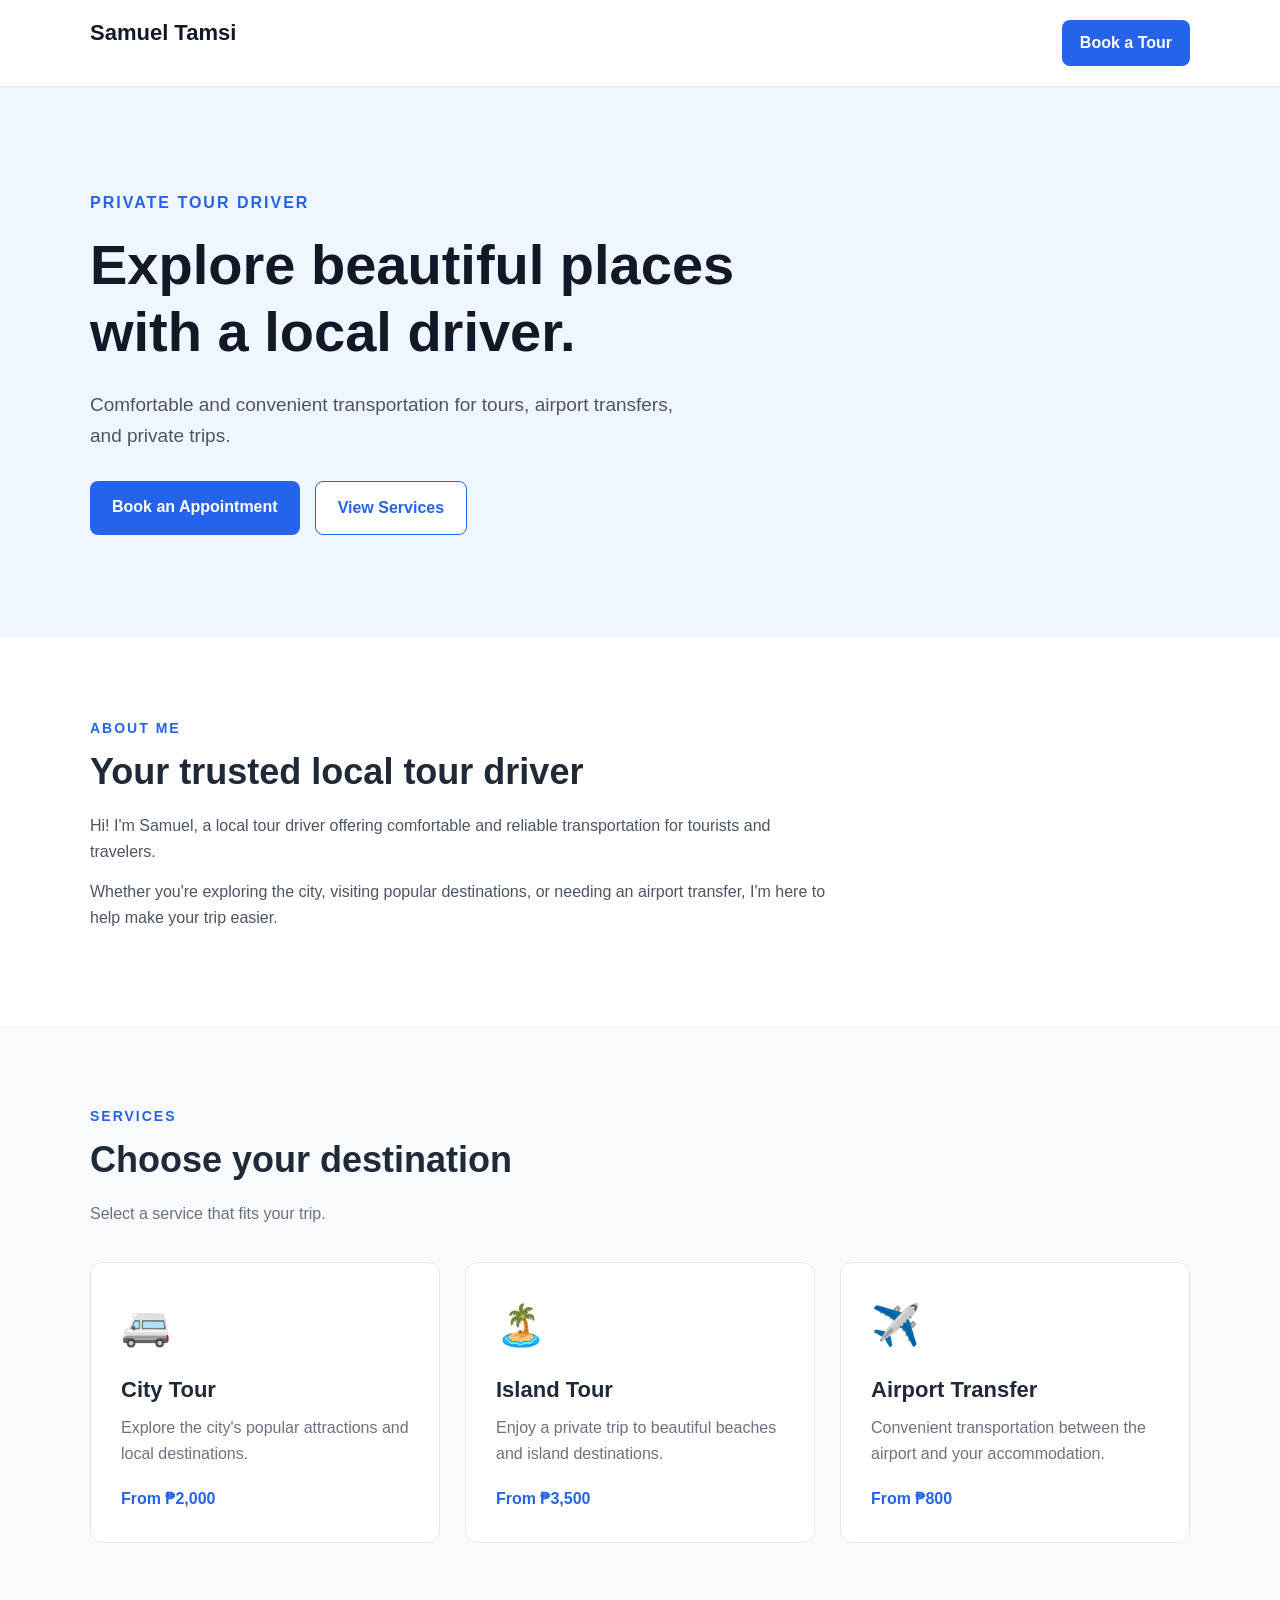
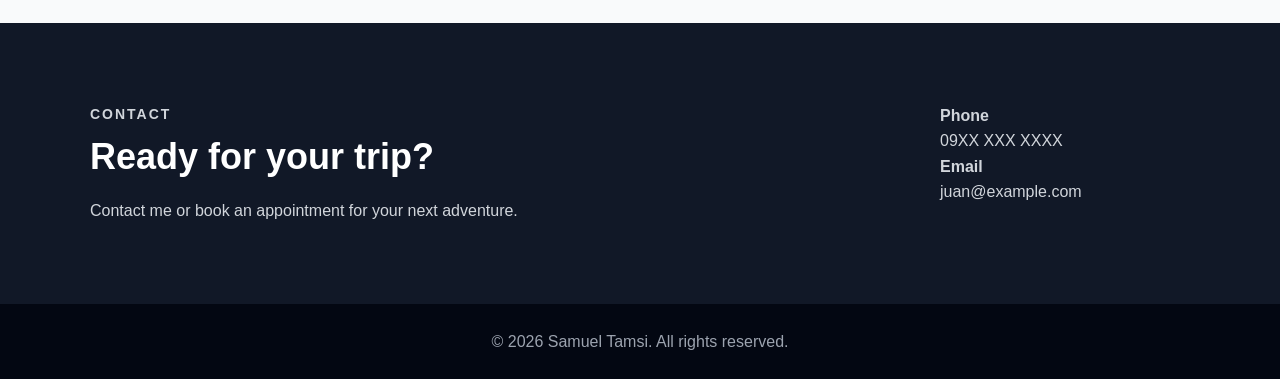
==== index.html @ 1fe3e607 "added booking and index" ====
<!DOCTYPE html>
<html lang="en">
<head>
    <meta charset="UTF-8">
    <meta name="viewport" content="width=device-width, initial-scale=1.0">

    <title>Samuel Tamsi | Tour Driver</title>

    <link rel="stylesheet" href="css/style.css">
</head>

<body>

    <!-- Navigation -->
    <header class="navbar">
        <div class="container nav-content">
            <h2 class="logo">Samuel Tamsi</h2>

            <a href="booking.html" class="nav-button">
                Book a Tour
            </a>
        </div>
    </header>


    <!-- Hero Section -->
    <main>

        <section class="hero">
            <div class="container hero-content">

                <div class="hero-text">
                    <p class="eyebrow">PRIVATE TOUR DRIVER</p>

                    <h1>
                        Explore beautiful places
                        with a local driver.
                    </h1>

                    <p class="hero-description">
                        Comfortable and convenient transportation
                        for tours, airport transfers, and private trips.
                    </p>

                    <div class="hero-buttons">
                        <a href="booking.html" class="primary-button">
                            Book an Appointment
                        </a>

                        <a href="#services" class="secondary-button">
                            View Services
                        </a>
                    </div>
                </div>

            </div>
        </section>


        <!-- About Section -->
        <section class="about">
            <div class="container">

                <p class="section-label">ABOUT ME</p>

                <h2>Your trusted local tour driver</h2>

                <p>
                    Hi! I'm Samuel, a local tour driver offering
                    comfortable and reliable transportation for
                    tourists and travelers.
                </p>

                <p>
                    Whether you're exploring the city, visiting
                    popular destinations, or needing an airport
                    transfer, I'm here to help make your trip easier.
                </p>

            </div>
        </section>


        <!-- Services Section -->
        <section class="services" id="services">

            <div class="container">

                <p class="section-label">SERVICES</p>

                <h2>Choose your destination</h2>

                <p class="section-description">
                    Select a service that fits your trip.
                </p>


                <div class="service-grid">

                    <!-- Service 1 -->
                    <div class="service-card">

                        <div class="service-icon">
                            🚐
                        </div>

                        <h3>City Tour</h3>

                        <p>
                            Explore the city's popular attractions
                            and local destinations.
                        </p>

                        <strong>From ₱2,000</strong>

                    </div>


                    <!-- Service 2 -->
                    <div class="service-card">

                        <div class="service-icon">
                            🏝️
                        </div>

                        <h3>Island Tour</h3>

                        <p>
                            Enjoy a private trip to beautiful
                            beaches and island destinations.
                        </p>

                        <strong>From ₱3,500</strong>

                    </div>


                    <!-- Service 3 -->
                    <div class="service-card">

                        <div class="service-icon">
                            ✈️
                        </div>

                        <h3>Airport Transfer</h3>

                        <p>
                            Convenient transportation between
                            the airport and your accommodation.
                        </p>

                        <strong>From ₱800</strong>

                    </div>

                </div>

            </div>

        </section>


        <!-- Contact Section -->
        <section class="contact">

            <div class="container contact-content">

                <div>
                    <p class="section-label">CONTACT</p>

                    <h2>Ready for your trip?</h2>

                    <p>
                        Contact me or book an appointment
                        for your next adventure.
                    </p>
                </div>

                <div class="contact-details">

                    <p>
                        <strong>Phone</strong><br>
                        09XX XXX XXXX
                    </p>

                    <p>
                        <strong>Email</strong><br>
                        juan@example.com
                    </p>

                </div>

            </div>

        </section>

    </main>


    <!-- Footer -->
    <footer>
        <div class="container">
            <p>
                © 2026 Samuel Tamsi. All rights reserved.
            </p>
        </div>
    </footer>


    <script src="js/main.js"></script>

</body>
</html>
---- css/style.css ----
/* =========================
   RESET
========================= */

* {
    margin: 0;
    padding: 0;
    box-sizing: border-box;
}

html {
    scroll-behavior: smooth;
}

body {
    font-family: Arial, Helvetica, sans-serif;
    color: #1f2937;
    background: #ffffff;
    line-height: 1.6;
}

a {
    text-decoration: none;
}


/* =========================
   GENERAL
========================= */

.container {
    width: 90%;
    max-width: 1100px;
    margin: 0 auto;
}

section {
    padding: 80px 0;
}

.section-label {
    color: #2563eb;
    font-size: 14px;
    font-weight: bold;
    letter-spacing: 2px;
    margin-bottom: 10px;
}

h1,
h2,
h3 {
    line-height: 1.2;
}

h2 {
    font-size: 36px;
    margin-bottom: 20px;
}


/* =========================
   NAVBAR
========================= */

.navbar {
    background: #ffffff;
    border-bottom: 1px solid #e5e7eb;
    padding: 20px 0;
}

.nav-content {
    display: flex;
    align-items: center;
    justify-content: space-between;
}

.logo {
    font-size: 22px;
    color: #111827;
}

.nav-button {
    background: #2563eb;
    color: white;
    padding: 10px 18px;
    border-radius: 8px;
    font-weight: bold;
}


/* =========================
   HERO
========================= */

.hero {
    background: #eff6ff;
    min-height: 550px;
    display: flex;
    align-items: center;
}

.hero-content {
    display: flex;
    align-items: center;
}

.hero-text {
    max-width: 700px;
}

.eyebrow {
    color: #2563eb;
    font-weight: bold;
    letter-spacing: 2px;
    margin-bottom: 15px;
}

.hero h1 {
    font-size: 56px;
    margin-bottom: 25px;
    color: #111827;
}

.hero-description {
    font-size: 19px;
    color: #4b5563;
    max-width: 600px;
    margin-bottom: 30px;
}

.hero-buttons {
    display: flex;
    gap: 15px;
    flex-wrap: wrap;
}

.primary-button,
.secondary-button {
    padding: 13px 22px;
    border-radius: 8px;
    font-weight: bold;
}

.primary-button {
    background: #2563eb;
    color: white;
}

.secondary-button {
    background: white;
    color: #2563eb;
    border: 1px solid #2563eb;
}


/* =========================
   ABOUT
========================= */

.about {
    background: white;
}

.about p:not(.section-label) {
    max-width: 750px;
    color: #4b5563;
    margin-bottom: 15px;
}


/* =========================
   SERVICES
========================= */

.services {
    background: #f9fafb;
}

.section-description {
    color: #6b7280;
    margin-bottom: 35px;
}

.service-grid {
    display: grid;
    grid-template-columns: repeat(3, 1fr);
    gap: 25px;
}

.service-card {
    background: white;
    padding: 30px;
    border-radius: 12px;
    border: 1px solid #e5e7eb;
}

.service-icon {
    font-size: 40px;
    margin-bottom: 20px;
}

.service-card h3 {
    font-size: 22px;
    margin-bottom: 12px;
}

.service-card p {
    color: #6b7280;
    margin-bottom: 20px;
}

.service-card strong {
    color: #2563eb;
}


/* =========================
   CONTACT
========================= */

.contact {
    background: #111827;
    color: white;
}

.contact-content {
    display: flex;
    justify-content: space-between;
    gap: 50px;
}

.contact h2 {
    color: white;
}

.contact p {
    color: #d1d5db;
}

.contact-details {
    min-width: 250px;
}


/* =========================
   FOOTER
========================= */

footer {
    background: #030712;
    color: #9ca3af;
    padding: 25px 0;
    text-align: center;
}


/* =========================
   MOBILE
========================= */

@media (max-width: 768px) {

    .hero {
        min-height: auto;
        padding: 80px 0;
    }

    .hero h1 {
        font-size: 40px;
    }

    .service-grid {
        grid-template-columns: 1fr;
    }

    .contact-content {
        flex-direction: column;
    }

    .nav-content {
        gap: 15px;
    }

    .logo {
        font-size: 18px;
    }

}

/* =========================
   BOOKING PAGE
========================= */

.booking-section {
    background: #f9fafb;
    min-height: calc(100vh - 150px);
}

.booking-header {
    max-width: 700px;
    margin: 0 auto 40px;
    text-align: center;
}

.booking-header h1 {
    font-size: 48px;
    margin-bottom: 15px;
    color: #111827;
}

.booking-header p:not(.section-label) {
    color: #6b7280;
}


/* =========================
   BOOKING FORM
========================= */

.booking-form {
    max-width: 750px;
    margin: 0 auto;
    background: white;
    padding: 40px;
    border-radius: 12px;
    border: 1px solid #e5e7eb;
    box-shadow: 0 10px 30px rgba(0, 0, 0, 0.05);
}

.form-section {
    margin-bottom: 40px;
}

.form-section h2 {
    font-size: 24px;
    margin-bottom: 25px;
    padding-bottom: 12px;
    border-bottom: 1px solid #e5e7eb;
}

.form-group {
    margin-bottom: 20px;
}

.form-group label {
    display: block;
    font-weight: bold;
    margin-bottom: 8px;
    color: #374151;
}

.form-group input,
.form-group select,
.form-group textarea {
    width: 100%;
    padding: 12px 14px;
    border: 1px solid #d1d5db;
    border-radius: 8px;
    font-size: 16px;
    font-family: inherit;
    background: white;
}

.form-group input:focus,
.form-group select:focus,
.form-group textarea:focus {
    outline: none;
    border-color: #2563eb;
    box-shadow: 0 0 0 3px rgba(37, 99, 235, 0.1);
}

.form-group textarea {
    resize: vertical;
}

.form-row {
    display: grid;
    grid-template-columns: 1fr 1fr;
    gap: 20px;
}


/* =========================
   SUBMIT
========================= */

.form-submit {
    text-align: center;
}

.form-submit button {
    border: none;
    cursor: pointer;
    font-size: 16px;
}

.form-message {
    margin-top: 20px;
    text-align: center;
    font-weight: bold;
}

.form-message.success {
    color: #16a34a;
}

.form-message.error {
    color: #dc2626;
}


/* =========================
   BOOKING MOBILE
========================= */

@media (max-width: 768px) {

    .booking-header h1 {
        font-size: 38px;
    }

    .booking-form {
        padding: 25px;
    }

    .form-row {
        grid-template-columns: 1fr;
        gap: 0;
    }

}
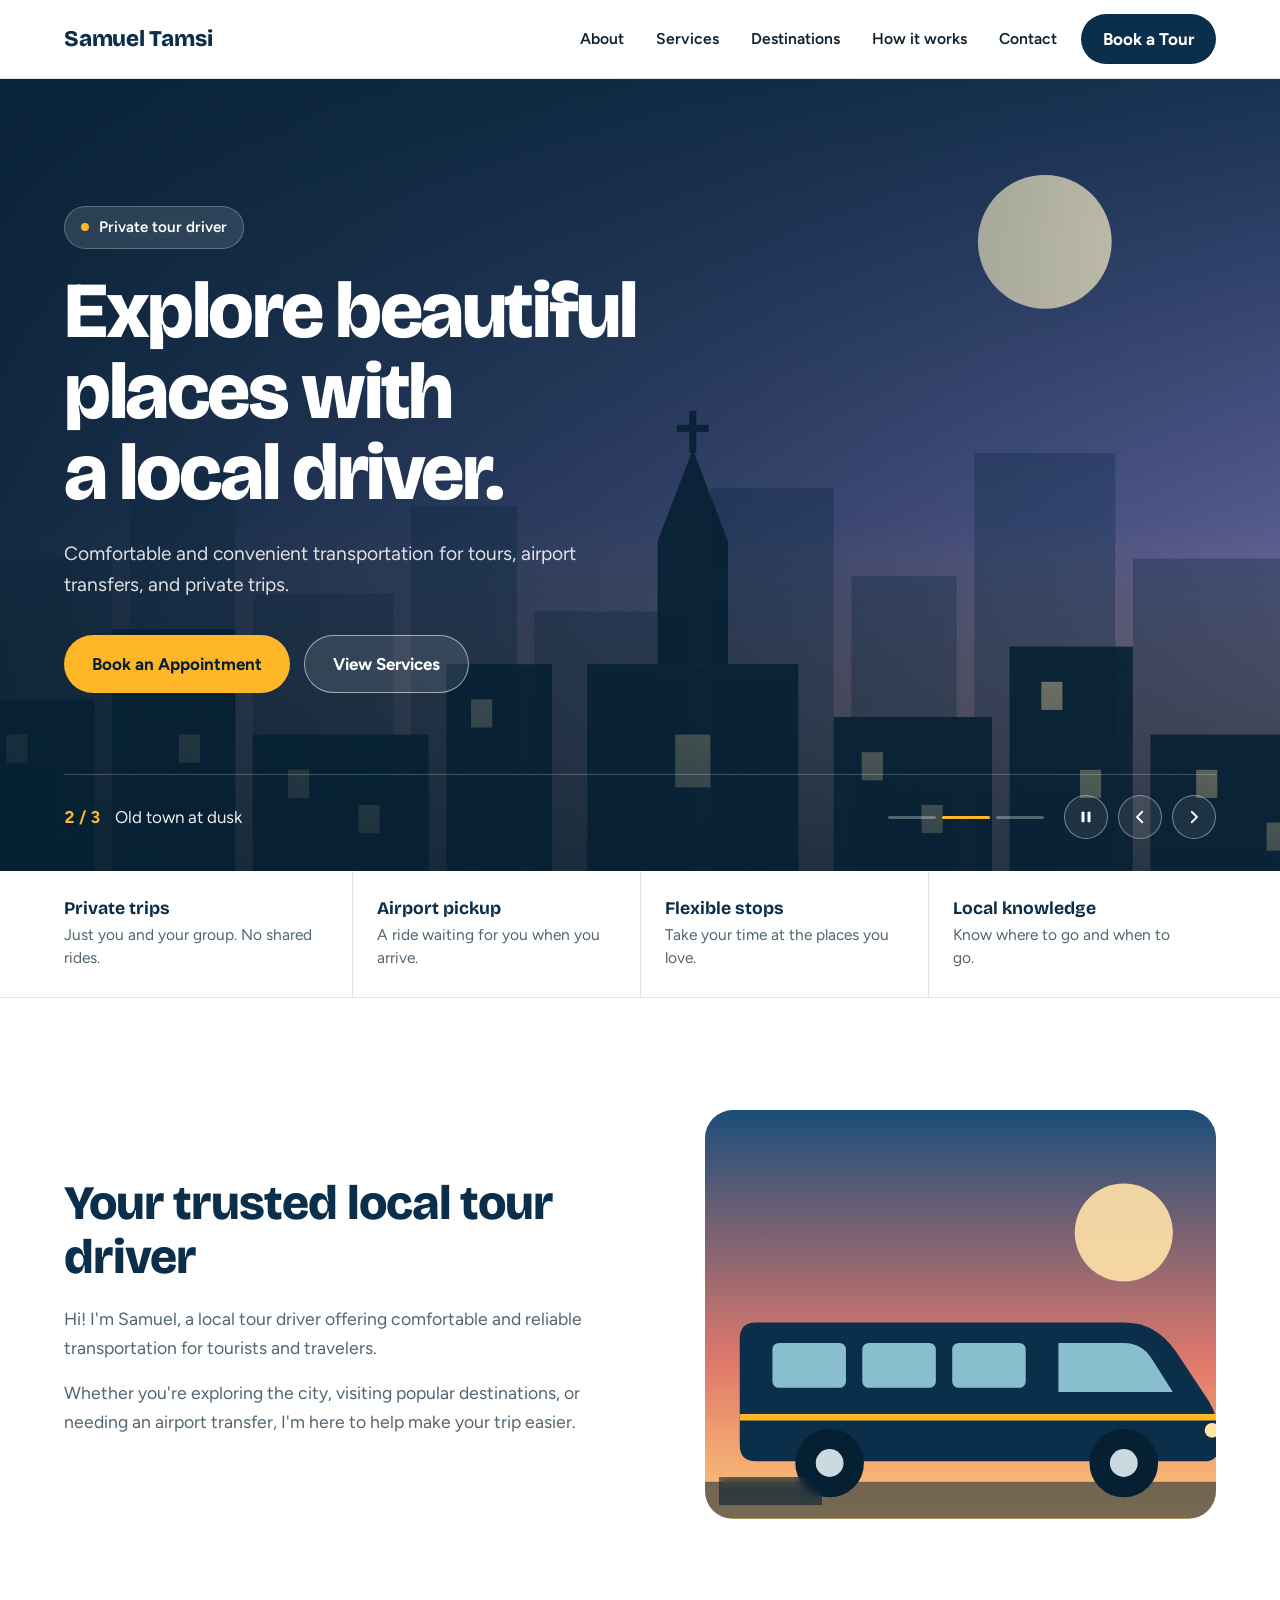
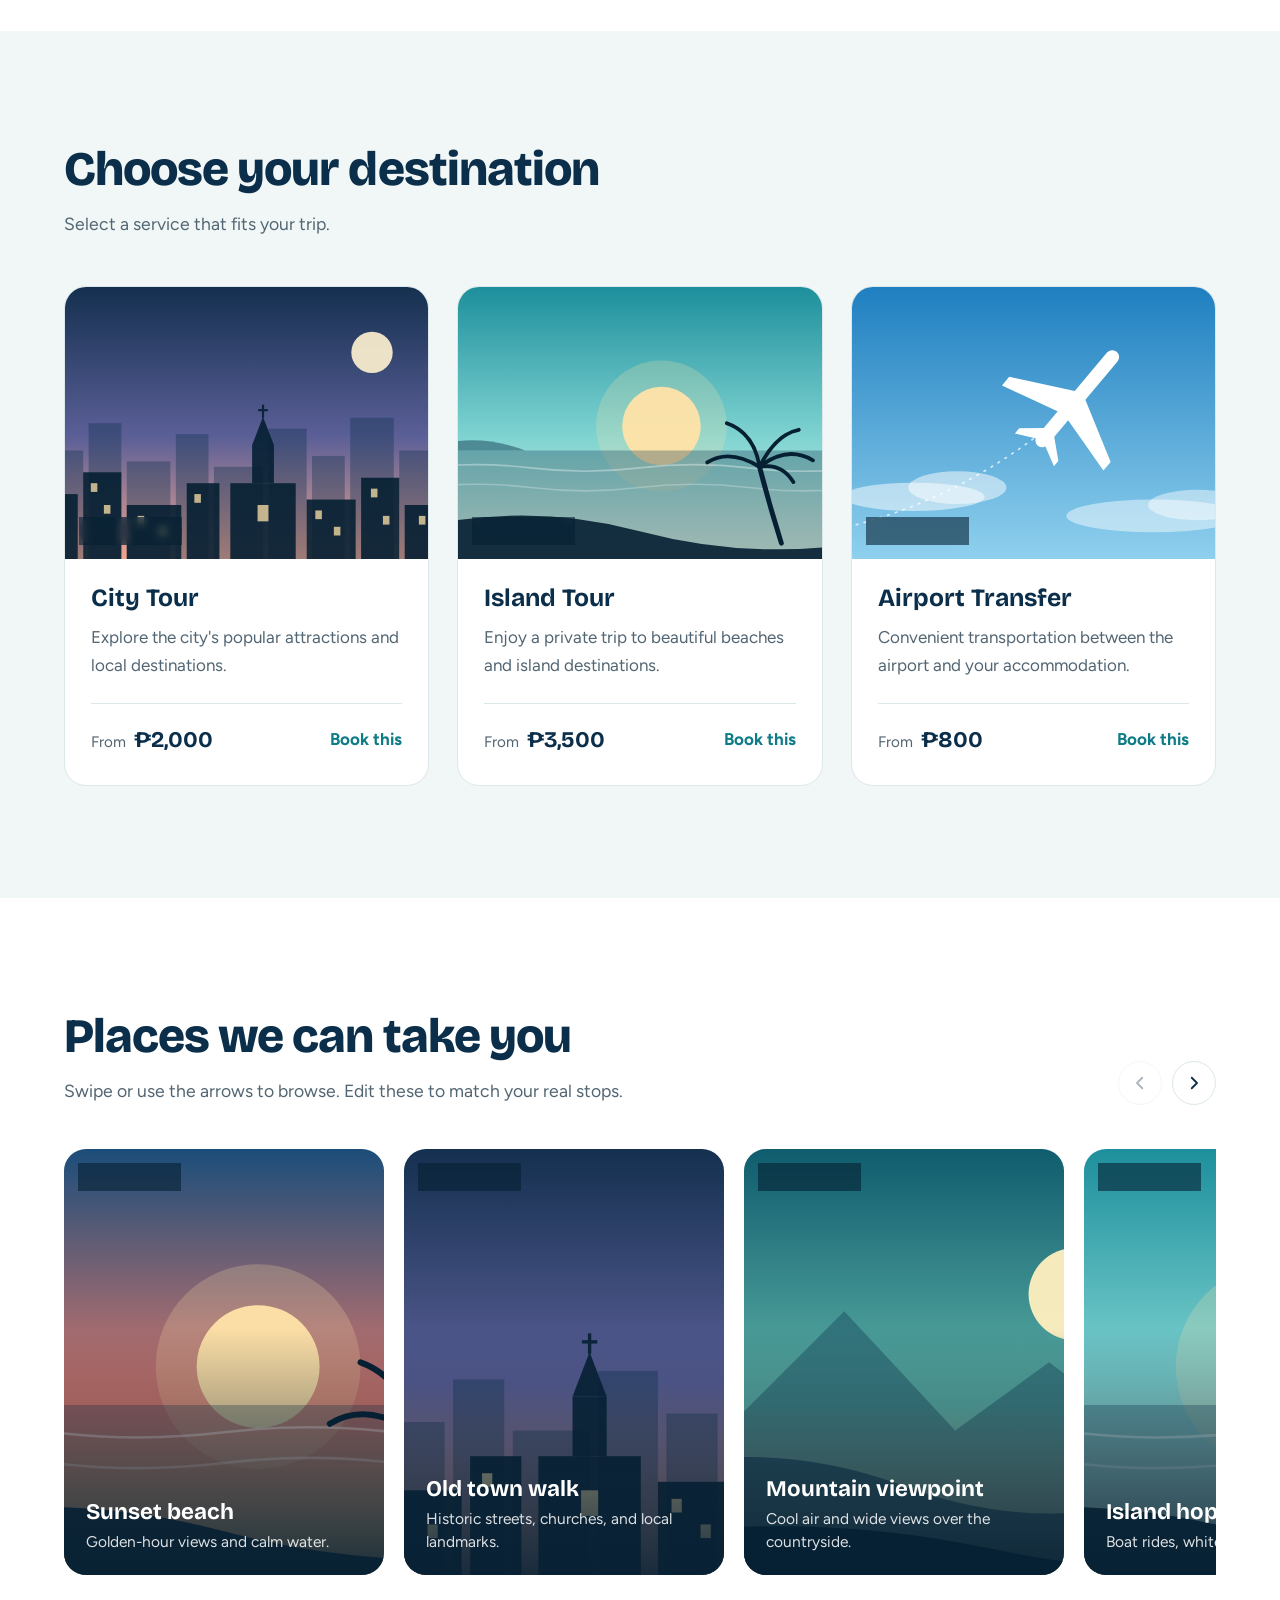
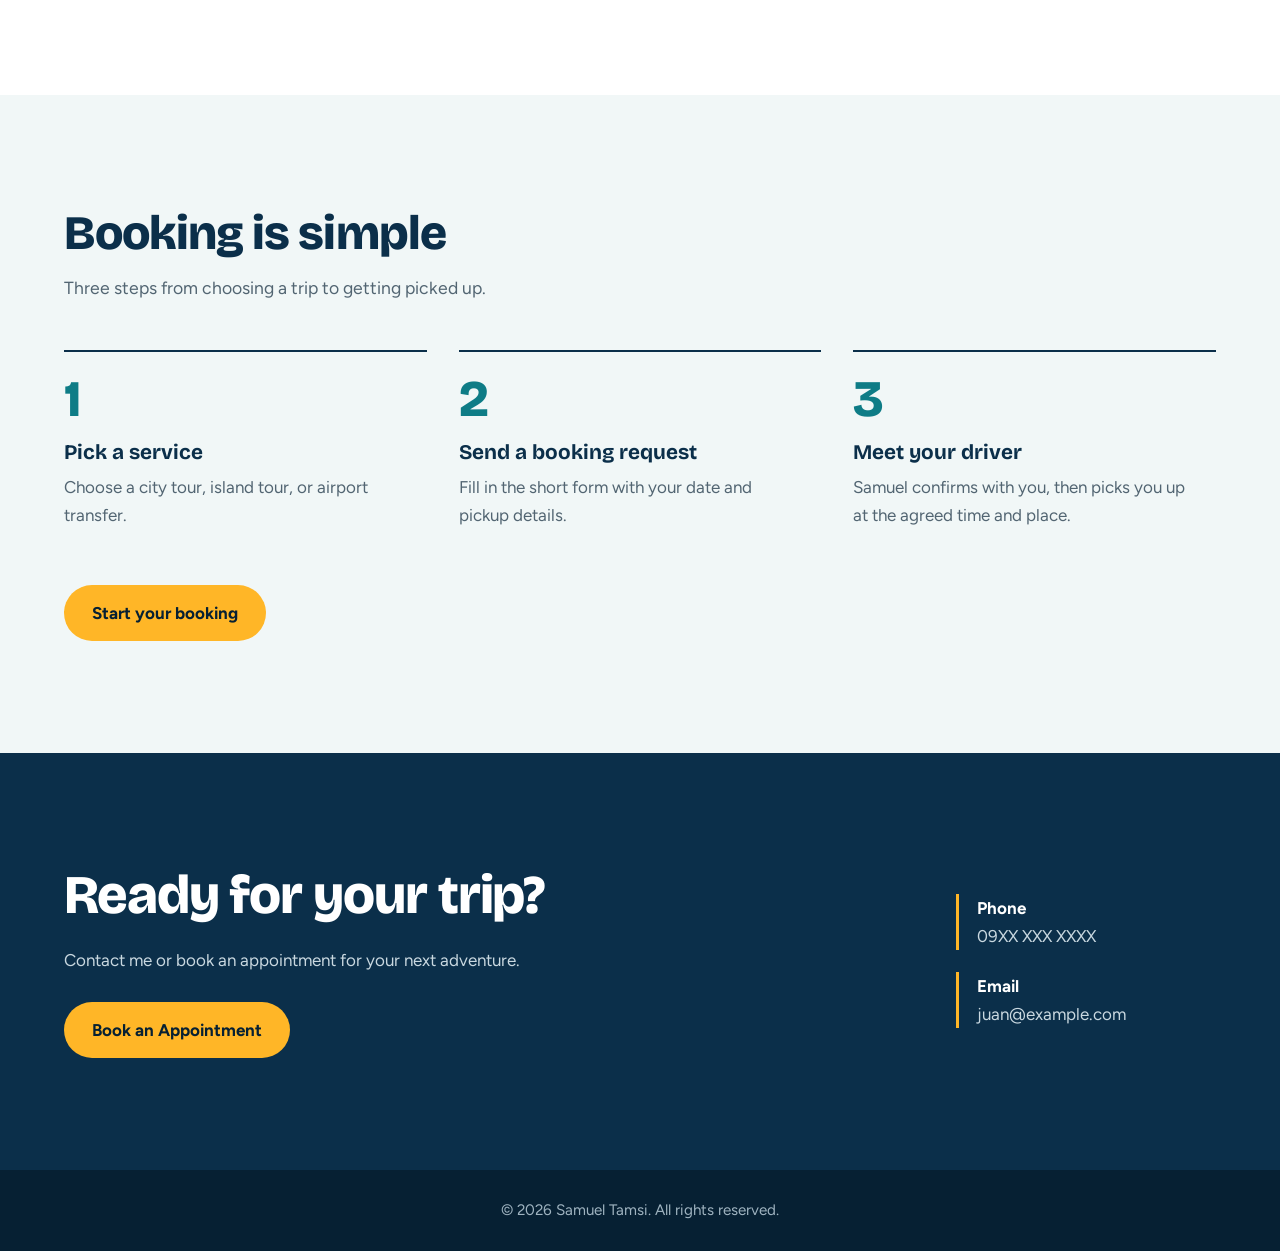
==== commit 81ab74b0: "Added new home ui and booking ui" ====
--- a/index.html
+++ b/index.html
@@ -3,39 +3,203 @@
 <head>
     <meta charset="UTF-8">
     <meta name="viewport" content="width=device-width, initial-scale=1.0">
+    <meta name="description" content="Private tour driver offering city tours, island tours, and airport transfers. Book a comfortable, reliable ride with Samuel.">
+    <meta name="theme-color" content="#0B2F4A">
 
     <title>Samuel Tamsi | Tour Driver</title>
+
+    <!-- Fonts (falls back to system fonts if offline) -->
+    <link rel="preconnect" href="https://fonts.googleapis.com">
+    <link rel="preconnect" href="https://fonts.gstatic.com" crossorigin>
+    <link href="https://fonts.googleapis.com/css2?family=Bricolage+Grotesque:opsz,wght@12..96,600;12..96,800&family=Figtree:wght@400;500;600;700&display=swap" rel="stylesheet">
 
     <link rel="stylesheet" href="css/style.css">
 </head>
 
 <body>
+
+    <!--
+        PLACEHOLDER IMAGES
+        Every ".ph" box below is a preview illustration.
+        To use a real photo, add an <img> INSIDE the .ph box and it will
+        cover the illustration automatically:
+
+            <div class="ph ph--sunset">
+                <img src="images/my-photo.jpg" alt="Describe the photo">
+                <svg ...>...</svg>
+            </div>
+
+        Then delete the small "Preview image" badge next to it.
+    -->
+
+    <!-- Shared preview artwork (used by the placeholder images) -->
+    <svg width="0" height="0" style="position:absolute" aria-hidden="true" focusable="false">
+        <defs>
+            <!-- Beach with palm tree -->
+            <g id="art-beach">
+                <circle cx="440" cy="255" r="120" fill="#FFE3A8" opacity=".22"/>
+                <circle cx="440" cy="255" r="72" fill="#FFE3A8" opacity=".95"/>
+                <path d="M0 300 Q90 262 190 300 Z" fill="#0B2F4A" opacity=".45"/>
+                <rect y="300" width="800" height="200" fill="#0B2F4A" opacity=".3"/>
+                <path d="M0 332 Q100 320 200 332 T400 332 T600 332 T800 332" stroke="#fff" stroke-opacity=".35" stroke-width="3" fill="none"/>
+                <path d="M0 368 Q100 356 200 368 T400 368 T600 368 T800 368" stroke="#fff" stroke-opacity=".25" stroke-width="3" fill="none"/>
+                <path d="M0 500 V440 Q200 395 400 448 T800 470 V500 Z" fill="#062033" opacity=".9"/>
+                <path d="M660 470 Q638 400 620 330" stroke="#062033" stroke-width="9" stroke-linecap="round" fill="none"/>
+                <g stroke="#062033" stroke-width="7" stroke-linecap="round" fill="none">
+                    <path d="M620 330 Q670 290 718 318"/>
+                    <path d="M620 330 Q650 270 692 262"/>
+                    <path d="M620 330 Q610 268 560 250"/>
+                    <path d="M620 330 Q565 296 524 322"/>
+                    <path d="M620 330 Q660 322 682 358"/>
+                </g>
+            </g>
+
+            <!-- Town skyline with church -->
+            <g id="art-city">
+                <circle cx="630" cy="120" r="38" fill="#FFF3D1" opacity=".9"/>
+                <g fill="#0B2F4A" opacity=".35">
+                    <rect x="30" y="300" width="70" height="200"/>
+                    <rect x="110" y="250" width="60" height="250"/>
+                    <rect x="180" y="320" width="80" height="180"/>
+                    <rect x="270" y="270" width="60" height="230"/>
+                    <rect x="340" y="330" width="90" height="170"/>
+                    <rect x="440" y="260" width="70" height="240"/>
+                    <rect x="520" y="310" width="60" height="190"/>
+                    <rect x="590" y="240" width="80" height="260"/>
+                    <rect x="680" y="300" width="90" height="200"/>
+                </g>
+                <g fill="#062033" opacity=".9">
+                    <rect x="0" y="380" width="90" height="120"/>
+                    <rect x="100" y="340" width="70" height="160"/>
+                    <rect x="180" y="400" width="100" height="100"/>
+                    <rect x="290" y="360" width="60" height="140"/>
+                    <rect x="370" y="360" width="120" height="140"/>
+                    <rect x="410" y="290" width="40" height="70"/>
+                    <polygon points="410,290 430,238 450,290"/>
+                    <rect x="428" y="216" width="4" height="24"/>
+                    <rect x="421" y="224" width="18" height="4"/>
+                    <rect x="510" y="390" width="90" height="110"/>
+                    <rect x="610" y="350" width="70" height="150"/>
+                    <rect x="690" y="400" width="110" height="100"/>
+                </g>
+                <g fill="#FFE3A8" opacity=".75">
+                    <rect x="14" y="400" width="12" height="16"/>
+                    <rect x="40" y="400" width="12" height="16"/>
+                    <rect x="14" y="440" width="12" height="16"/>
+                    <rect x="114" y="360" width="12" height="16"/>
+                    <rect x="138" y="400" width="12" height="16"/>
+                    <rect x="200" y="420" width="12" height="16"/>
+                    <rect x="240" y="440" width="12" height="16"/>
+                    <rect x="304" y="380" width="12" height="16"/>
+                    <rect x="420" y="400" width="20" height="30"/>
+                    <rect x="526" y="410" width="12" height="16"/>
+                    <rect x="560" y="440" width="12" height="16"/>
+                    <rect x="628" y="370" width="12" height="16"/>
+                    <rect x="650" y="420" width="12" height="16"/>
+                    <rect x="716" y="420" width="12" height="16"/>
+                    <rect x="756" y="450" width="12" height="16"/>
+                </g>
+            </g>
+
+            <!-- Layered hills with sun -->
+            <g id="art-hills">
+                <circle cx="600" cy="170" r="54" fill="#FFF0BF" opacity=".95"/>
+                <path d="M0 340 L110 250 L200 320 L330 190 L460 330 L570 250 L690 340 L800 290 V500 H0 Z" fill="#0B2F4A" opacity=".35"/>
+                <path d="M0 410 Q200 320 400 395 T800 370 V500 H0 Z" fill="#0B2F4A" opacity=".6"/>
+                <path d="M0 470 Q250 415 500 468 T800 445 V500 H0 Z" fill="#062033" opacity=".92"/>
+            </g>
+
+            <!-- Plane over clouds -->
+            <g id="art-plane">
+                <ellipse cx="180" cy="385" rx="130" ry="26" fill="#fff" opacity=".5"/>
+                <ellipse cx="260" cy="368" rx="90" ry="30" fill="#fff" opacity=".5"/>
+                <ellipse cx="620" cy="420" rx="160" ry="30" fill="#fff" opacity=".45"/>
+                <ellipse cx="700" cy="400" rx="90" ry="28" fill="#fff" opacity=".45"/>
+                <path d="M60 440 Q260 390 430 255" stroke="#fff" stroke-opacity=".75" stroke-width="3" stroke-dasharray="3 12" stroke-linecap="round" fill="none"/>
+                <g transform="translate(480 205) rotate(40) scale(.9)" fill="#fff">
+                    <rect x="-14" y="-125" width="28" height="250" rx="14"/>
+                    <polygon points="-12,-10 -135,55 -135,78 -12,45 12,45 135,78 135,55 12,-10"/>
+                    <polygon points="-12,88 -52,122 -52,136 -12,116 12,116 52,136 52,122 12,88"/>
+                </g>
+            </g>
+
+            <!-- Tour van -->
+            <g id="art-van">
+                <circle cx="600" cy="150" r="60" fill="#FFE3A8" opacity=".9"/>
+                <rect x="0" y="455" width="800" height="45" fill="#062033" opacity=".55"/>
+                <path d="M150 260 H600 Q640 260 664 296 L704 356 Q716 376 716 398 V412 Q716 430 698 430 H150 Q130 430 130 410 V280 Q130 260 150 260 Z" fill="#0B2F4A"/>
+                <rect x="170" y="285" width="90" height="55" rx="8" fill="#9FD7E6" opacity=".85"/>
+                <rect x="280" y="285" width="90" height="55" rx="8" fill="#9FD7E6" opacity=".85"/>
+                <rect x="390" y="285" width="90" height="55" rx="8" fill="#9FD7E6" opacity=".85"/>
+                <path d="M520 285 H600 Q622 285 634 304 L660 345 H520 Z" fill="#9FD7E6" opacity=".85"/>
+                <rect x="130" y="372" width="586" height="8" fill="#FFB627"/>
+                <circle cx="708" cy="392" r="9" fill="#FFE7A3"/>
+                <circle cx="240" cy="432" r="42" fill="#062033"/>
+                <circle cx="240" cy="432" r="17" fill="#cdd9e0"/>
+                <circle cx="600" cy="432" r="42" fill="#062033"/>
+                <circle cx="600" cy="432" r="17" fill="#cdd9e0"/>
+            </g>
+        </defs>
+    </svg>
+
 
     <!-- Navigation -->
     <header class="navbar">
         <div class="container nav-content">
-            <h2 class="logo">Samuel Tamsi</h2>
-
-            <a href="booking.html" class="nav-button">
-                Book a Tour
-            </a>
+            <a href="index.html" class="logo">Samuel Tamsi</a>
+
+            <nav class="nav-links" id="nav-links" aria-label="Main">
+                <a href="#about">About</a>
+                <a href="#services">Services</a>
+                <a href="#destinations">Destinations</a>
+                <a href="#how-it-works">How it works</a>
+                <a href="#contact">Contact</a>
+            </nav>
+
+            <div class="nav-actions">
+                <a href="booking.html" class="nav-button">Book a Tour</a>
+
+                <button class="nav-toggle" type="button" aria-label="Open menu" aria-expanded="false" aria-controls="nav-links">
+                    <span></span><span></span><span></span>
+                </button>
+            </div>
         </div>
     </header>
 
 
-    <!-- Hero Section -->
     <main>
 
-        <section class="hero">
+        <!-- Hero with image carousel -->
+        <section class="hero" data-hero aria-roledescription="carousel" aria-label="Featured trips">
+
+            <div class="hero-slides">
+
+                <div class="hero-slide is-active" role="group" aria-roledescription="slide" aria-label="1 of 3" data-caption="Sunset by the sea">
+                    <div class="ph ph--sunset">
+                        <svg viewBox="0 0 800 500" preserveAspectRatio="xMidYMax slice" aria-hidden="true"><use href="#art-beach"/></svg>
+                    </div>
+                </div>
+
+                <div class="hero-slide" role="group" aria-roledescription="slide" aria-label="2 of 3" aria-hidden="true" data-caption="Old town at dusk">
+                    <div class="ph ph--dusk">
+                        <svg viewBox="0 0 800 500" preserveAspectRatio="xMidYMax slice" aria-hidden="true"><use href="#art-city"/></svg>
+                    </div>
+                </div>
+
+                <div class="hero-slide" role="group" aria-roledescription="slide" aria-label="3 of 3" aria-hidden="true" data-caption="Morning in the hills">
+                    <div class="ph ph--morning">
+                        <svg viewBox="0 0 800 500" preserveAspectRatio="xMidYMax slice" aria-hidden="true"><use href="#art-hills"/></svg>
+                    </div>
+                </div>
+
+            </div>
+
             <div class="container hero-content">
 
                 <div class="hero-text">
-                    <p class="eyebrow">PRIVATE TOUR DRIVER</p>
-
-                    <h1>
-                        Explore beautiful places
-                        with a local driver.
-                    </h1>
+                    <p class="eyebrow">Private tour driver</p>
+
+                    <h1>Explore beautiful places with a local driver.</h1>
 
                     <p class="hero-description">
                         Comfortable and convenient transportation
@@ -43,13 +207,36 @@
                     </p>
 
                     <div class="hero-buttons">
-                        <a href="booking.html" class="primary-button">
-                            Book an Appointment
-                        </a>
-
-                        <a href="#services" class="secondary-button">
-                            View Services
-                        </a>
+                        <a href="booking.html" class="primary-button">Book an Appointment</a>
+                        <a href="#services" class="secondary-button">View Services</a>
+                    </div>
+                </div>
+
+                <div class="hero-controls">
+                    <p class="hero-caption">
+                        <span class="hero-count" data-hero-count>1 / 3</span>
+                        <span data-hero-caption>Sunset by the sea</span>
+                    </p>
+
+                    <div class="hero-nav">
+                        <div class="hero-dots" role="group" aria-label="Choose a slide">
+                            <button class="hero-dot is-active" type="button" aria-label="Show slide 1" aria-current="true"><span class="fill"></span></button>
+                            <button class="hero-dot" type="button" aria-label="Show slide 2"><span class="fill"></span></button>
+                            <button class="hero-dot" type="button" aria-label="Show slide 3"><span class="fill"></span></button>
+                        </div>
+
+                        <button class="round-btn" type="button" data-hero-toggle aria-label="Pause slideshow">
+                            <svg class="icon-pause" viewBox="0 0 24 24" fill="currentColor" aria-hidden="true"><rect x="6" y="5" width="4" height="14" rx="1"/><rect x="14" y="5" width="4" height="14" rx="1"/></svg>
+                            <svg class="icon-play" viewBox="0 0 24 24" fill="currentColor" aria-hidden="true"><path d="M8 5.5v13a1 1 0 0 0 1.5.86l10.5-6.5a1 1 0 0 0 0-1.72L9.5 4.64A1 1 0 0 0 8 5.5z"/></svg>
+                        </button>
+
+                        <button class="round-btn" type="button" data-hero-prev aria-label="Previous slide">
+                            <svg viewBox="0 0 24 24" fill="none" stroke="currentColor" stroke-width="2.4" stroke-linecap="round" stroke-linejoin="round" aria-hidden="true"><path d="M15 5l-7 7 7 7"/></svg>
+                        </button>
+
+                        <button class="round-btn" type="button" data-hero-next aria-label="Next slide">
+                            <svg viewBox="0 0 24 24" fill="none" stroke="currentColor" stroke-width="2.4" stroke-linecap="round" stroke-linejoin="round" aria-hidden="true"><path d="M9 5l7 7-7 7"/></svg>
+                        </button>
                     </div>
                 </div>
 
@@ -57,25 +244,56 @@
         </section>
 
 
+        <!-- Highlights -->
+        <div class="highlights">
+            <div class="container highlight-grid">
+                <div class="highlight">
+                    <h3>Private trips</h3>
+                    <p>Just you and your group. No shared rides.</p>
+                </div>
+                <div class="highlight">
+                    <h3>Airport pickup</h3>
+                    <p>A ride waiting for you when you arrive.</p>
+                </div>
+                <div class="highlight">
+                    <h3>Flexible stops</h3>
+                    <p>Take your time at the places you love.</p>
+                </div>
+                <div class="highlight">
+                    <h3>Local knowledge</h3>
+                    <p>Know where to go and when to go.</p>
+                </div>
+            </div>
+        </div>
+
+
         <!-- About Section -->
-        <section class="about">
-            <div class="container">
-
-                <p class="section-label">ABOUT ME</p>
-
-                <h2>Your trusted local tour driver</h2>
-
-                <p>
-                    Hi! I'm Samuel, a local tour driver offering
-                    comfortable and reliable transportation for
-                    tourists and travelers.
-                </p>
-
-                <p>
-                    Whether you're exploring the city, visiting
-                    popular destinations, or needing an airport
-                    transfer, I'm here to help make your trip easier.
-                </p>
+        <section class="about" id="about">
+            <div class="container about-grid">
+
+                <div class="about-text reveal">
+                    <h2>Your trusted local tour driver</h2>
+
+                    <p>
+                        Hi! I'm Samuel, a local tour driver offering
+                        comfortable and reliable transportation for
+                        tourists and travelers.
+                    </p>
+
+                    <p>
+                        Whether you're exploring the city, visiting
+                        popular destinations, or needing an airport
+                        transfer, I'm here to help make your trip easier.
+                    </p>
+                </div>
+
+                <div class="about-media reveal" style="--d:2">
+                    <!-- Replace with a photo of you or your vehicle -->
+                    <div class="ph ph--sunset">
+                        <svg viewBox="0 0 800 500" preserveAspectRatio="xMidYMax slice" aria-hidden="true"><use href="#art-van"/></svg>
+                    </div>
+                    <span class="ph-badge">Preview image</span>
+                </div>
 
             </div>
         </section>
@@ -83,97 +301,211 @@
 
         <!-- Services Section -->
         <section class="services" id="services">
-
             <div class="container">
 
-                <p class="section-label">SERVICES</p>
-
-                <h2>Choose your destination</h2>
-
-                <p class="section-description">
-                    Select a service that fits your trip.
-                </p>
-
+                <div class="section-head reveal">
+                    <h2>Choose your destination</h2>
+                    <p class="section-description">Select a service that fits your trip.</p>
+                </div>
 
                 <div class="service-grid">
 
                     <!-- Service 1 -->
-                    <div class="service-card">
-
-                        <div class="service-icon">
-                            🚐
-                        </div>
-
-                        <h3>City Tour</h3>
-
-                        <p>
-                            Explore the city's popular attractions
-                            and local destinations.
-                        </p>
-
-                        <strong>From ₱2,000</strong>
-
-                    </div>
-
+                    <article class="service-card reveal">
+                        <div class="service-media">
+                            <div class="ph ph--dusk">
+                                <svg viewBox="0 0 800 500" preserveAspectRatio="xMidYMax slice" aria-hidden="true"><use href="#art-city"/></svg>
+                            </div>
+                            <span class="ph-badge">Preview image</span>
+                        </div>
+                        <div class="service-body">
+                            <h3>City Tour</h3>
+                            <p>Explore the city's popular attractions and local destinations.</p>
+                            <div class="service-foot">
+                                <span class="price">From <strong>₱2,000</strong></span>
+                                <a href="booking.html" class="text-link">Book this</a>
+                            </div>
+                        </div>
+                    </article>
 
                     <!-- Service 2 -->
-                    <div class="service-card">
-
-                        <div class="service-icon">
-                            🏝️
-                        </div>
-
-                        <h3>Island Tour</h3>
-
-                        <p>
-                            Enjoy a private trip to beautiful
-                            beaches and island destinations.
-                        </p>
-
-                        <strong>From ₱3,500</strong>
-
-                    </div>
-
+                    <article class="service-card reveal" style="--d:1">
+                        <div class="service-media">
+                            <div class="ph ph--lagoon">
+                                <svg viewBox="0 0 800 500" preserveAspectRatio="xMidYMax slice" aria-hidden="true"><use href="#art-beach"/></svg>
+                            </div>
+                            <span class="ph-badge">Preview image</span>
+                        </div>
+                        <div class="service-body">
+                            <h3>Island Tour</h3>
+                            <p>Enjoy a private trip to beautiful beaches and island destinations.</p>
+                            <div class="service-foot">
+                                <span class="price">From <strong>₱3,500</strong></span>
+                                <a href="booking.html" class="text-link">Book this</a>
+                            </div>
+                        </div>
+                    </article>
 
                     <!-- Service 3 -->
-                    <div class="service-card">
-
-                        <div class="service-icon">
-                            ✈️
-                        </div>
-
-                        <h3>Airport Transfer</h3>
-
-                        <p>
-                            Convenient transportation between
-                            the airport and your accommodation.
-                        </p>
-
-                        <strong>From ₱800</strong>
-
-                    </div>
-
-                </div>
-
-            </div>
-
+                    <article class="service-card reveal" style="--d:2">
+                        <div class="service-media">
+                            <div class="ph ph--sky">
+                                <svg viewBox="0 0 800 500" preserveAspectRatio="xMidYMax slice" aria-hidden="true"><use href="#art-plane"/></svg>
+                            </div>
+                            <span class="ph-badge">Preview image</span>
+                        </div>
+                        <div class="service-body">
+                            <h3>Airport Transfer</h3>
+                            <p>Convenient transportation between the airport and your accommodation.</p>
+                            <div class="service-foot">
+                                <span class="price">From <strong>₱800</strong></span>
+                                <a href="booking.html" class="text-link">Book this</a>
+                            </div>
+                        </div>
+                    </article>
+
+                </div>
+
+            </div>
         </section>
 
 
+        <!-- Destinations carousel -->
+        <section class="destinations" id="destinations">
+            <div class="container" data-rail>
+
+                <div class="rail-head reveal">
+                    <div class="section-head">
+                        <h2>Places we can take you</h2>
+                        <p class="section-description">Swipe or use the arrows to browse. Edit these to match your real stops.</p>
+                    </div>
+
+                    <div class="rail-controls">
+                        <button class="round-btn round-btn--dark" type="button" data-rail-prev aria-label="Previous places">
+                            <svg viewBox="0 0 24 24" fill="none" stroke="currentColor" stroke-width="2.4" stroke-linecap="round" stroke-linejoin="round" aria-hidden="true"><path d="M15 5l-7 7 7 7"/></svg>
+                        </button>
+                        <button class="round-btn round-btn--dark" type="button" data-rail-next aria-label="Next places">
+                            <svg viewBox="0 0 24 24" fill="none" stroke="currentColor" stroke-width="2.4" stroke-linecap="round" stroke-linejoin="round" aria-hidden="true"><path d="M9 5l7 7-7 7"/></svg>
+                        </button>
+                    </div>
+                </div>
+
+                <div class="rail-track" data-rail-track tabindex="0" role="region" aria-label="Popular places">
+
+                    <article class="dest-card">
+                        <div class="ph ph--sunset">
+                            <svg viewBox="0 0 800 500" preserveAspectRatio="xMidYMax slice" aria-hidden="true"><use href="#art-beach"/></svg>
+                        </div>
+                        <span class="ph-badge ph-badge--top">Preview image</span>
+                        <div class="dest-info">
+                            <h3>Sunset beach</h3>
+                            <p>Golden-hour views and calm water.</p>
+                        </div>
+                    </article>
+
+                    <article class="dest-card">
+                        <div class="ph ph--dusk">
+                            <svg viewBox="0 0 800 500" preserveAspectRatio="xMidYMax slice" aria-hidden="true"><use href="#art-city"/></svg>
+                        </div>
+                        <span class="ph-badge ph-badge--top">Preview image</span>
+                        <div class="dest-info">
+                            <h3>Old town walk</h3>
+                            <p>Historic streets, churches, and local landmarks.</p>
+                        </div>
+                    </article>
+
+                    <article class="dest-card">
+                        <div class="ph ph--morning">
+                            <svg viewBox="0 0 800 500" preserveAspectRatio="xMidYMax slice" aria-hidden="true"><use href="#art-hills"/></svg>
+                        </div>
+                        <span class="ph-badge ph-badge--top">Preview image</span>
+                        <div class="dest-info">
+                            <h3>Mountain viewpoint</h3>
+                            <p>Cool air and wide views over the countryside.</p>
+                        </div>
+                    </article>
+
+                    <article class="dest-card">
+                        <div class="ph ph--lagoon">
+                            <svg viewBox="0 0 800 500" preserveAspectRatio="xMidYMax slice" aria-hidden="true"><use href="#art-beach"/></svg>
+                        </div>
+                        <span class="ph-badge ph-badge--top">Preview image</span>
+                        <div class="dest-info">
+                            <h3>Island hopping</h3>
+                            <p>Boat rides, white sand, and clear water.</p>
+                        </div>
+                    </article>
+
+                    <article class="dest-card">
+                        <div class="ph ph--sky">
+                            <svg viewBox="0 0 800 500" preserveAspectRatio="xMidYMax slice" aria-hidden="true"><use href="#art-city"/></svg>
+                        </div>
+                        <span class="ph-badge ph-badge--top">Preview image</span>
+                        <div class="dest-info">
+                            <h3>Market and food stops</h3>
+                            <p>Taste local favorites with someone who knows where to eat.</p>
+                        </div>
+                    </article>
+
+                </div>
+
+            </div>
+        </section>
+
+
+        <!-- How booking works -->
+        <section class="how" id="how-it-works">
+            <div class="container">
+
+                <div class="section-head reveal">
+                    <h2>Booking is simple</h2>
+                    <p class="section-description">Three steps from choosing a trip to getting picked up.</p>
+                </div>
+
+                <div class="steps">
+                    <div class="step reveal">
+                        <span class="step-num">1</span>
+                        <h3>Pick a service</h3>
+                        <p>Choose a city tour, island tour, or airport transfer.</p>
+                    </div>
+
+                    <div class="step reveal" style="--d:1">
+                        <span class="step-num">2</span>
+                        <h3>Send a booking request</h3>
+                        <p>Fill in the short form with your date and pickup details.</p>
+                    </div>
+
+                    <div class="step reveal" style="--d:2">
+                        <span class="step-num">3</span>
+                        <h3>Meet your driver</h3>
+                        <p>Samuel confirms with you, then picks you up at the agreed time and place.</p>
+                    </div>
+                </div>
+
+                <div class="section-cta reveal">
+                    <a href="booking.html" class="primary-button">Start your booking</a>
+                </div>
+
+            </div>
+        </section>
+
+
         <!-- Contact Section -->
-        <section class="contact">
+        <section class="contact" id="contact">
 
             <div class="container contact-content">
 
                 <div>
-                    <p class="section-label">CONTACT</p>
-
                     <h2>Ready for your trip?</h2>
 
                     <p>
                         Contact me or book an appointment
                         for your next adventure.
                     </p>
+
+                    <div class="contact-actions">
+                        <a href="booking.html" class="primary-button">Book an Appointment</a>
+                    </div>
                 </div>
 
                 <div class="contact-details">
@@ -208,6 +540,7 @@
 
 
     <script src="js/main.js"></script>
+    <script src="js/home.js"></script>
 
 </body>
 </html>
--- a/css/style.css
+++ b/css/style.css
@@ -1,3 +1,22 @@
+/* =========================
+   DESIGN TOKENS
+========================= */
+
+:root {
+    --deep: #0B2F4A;      /* deep sea */
+    --deeper: #062033;    /* night water */
+    --lagoon: #0E7C86;    /* teal accent */
+    --sun: #FFB627;       /* highlight / buttons */
+    --foam: #F1F7F7;     /* light section background */
+    --ink: #10222E;       /* body text */
+    --muted: #526572;     /* secondary text */
+    --line: #DCE7EA;      /* borders */
+
+    --font-display: "Bricolage Grotesque", "Trebuchet MS", Arial, sans-serif;
+    --font-body: "Figtree", "Segoe UI", Arial, Helvetica, sans-serif;
+}
+
+
 /* =========================
    RESET
 ========================= */
@@ -13,14 +32,32 @@
 }
 
 body {
-    font-family: Arial, Helvetica, sans-serif;
-    color: #1f2937;
+    font-family: var(--font-body);
+    font-size: 17px;
+    color: var(--ink);
     background: #ffffff;
-    line-height: 1.6;
+    line-height: 1.65;
+    -webkit-font-smoothing: antialiased;
 }
 
 a {
     text-decoration: none;
+    color: inherit;
+}
+
+button {
+    font-family: inherit;
+}
+
+:focus-visible {
+    outline: 3px solid var(--lagoon);
+    outline-offset: 3px;
+}
+
+.hero :focus-visible,
+.contact :focus-visible,
+footer :focus-visible {
+    outline-color: var(--sun);
 }
 
 
@@ -30,126 +67,594 @@
 
 .container {
     width: 90%;
-    max-width: 1100px;
+    max-width: 1160px;
     margin: 0 auto;
 }
 
 section {
-    padding: 80px 0;
+    padding: clamp(64px, 9vw, 112px) 0;
+}
+
+section[id] {
+    scroll-margin-top: 70px;
 }
 
 .section-label {
-    color: #2563eb;
-    font-size: 14px;
-    font-weight: bold;
-    letter-spacing: 2px;
-    margin-bottom: 10px;
+    display: inline-block;
+    color: var(--lagoon);
+    font-size: 15px;
+    font-weight: 700;
+    margin-bottom: 12px;
 }
 
 h1,
 h2,
 h3 {
-    line-height: 1.2;
+    font-family: var(--font-display);
+    line-height: 1.12;
+    color: var(--deep);
 }
 
 h2 {
-    font-size: 36px;
+    font-size: clamp(2rem, 4vw, 3rem);
+    font-weight: 800;
+    letter-spacing: -0.02em;
     margin-bottom: 20px;
 }
 
+.section-head {
+    max-width: 640px;
+    margin-bottom: 48px;
+}
+
+.section-head h2 {
+    margin-bottom: 12px;
+}
+
+.section-description {
+    color: var(--muted);
+    font-size: 1.1rem;
+}
+
+.section-cta {
+    margin-top: 56px;
+}
+
+
+/* =========================
+   BUTTONS
+========================= */
+
+.primary-button,
+.secondary-button {
+    display: inline-flex;
+    align-items: center;
+    justify-content: center;
+    padding: 14px 28px;
+    border-radius: 999px;
+    font-weight: 700;
+    transition: transform 0.2s ease, background 0.2s ease, color 0.2s ease, border-color 0.2s ease;
+}
+
+.primary-button {
+    background: var(--sun);
+    color: var(--deeper);
+}
+
+.primary-button:hover {
+    background: #ffc44f;
+    transform: translateY(-2px);
+}
+
+.secondary-button {
+    background: #ffffff;
+    color: var(--deep);
+    border: 1.5px solid var(--line);
+}
+
+.secondary-button:hover {
+    border-color: var(--deep);
+}
+
+.text-link {
+    font-weight: 700;
+    color: var(--lagoon);
+    background: linear-gradient(currentColor, currentColor) 0 100% / 0 2px no-repeat;
+    padding-bottom: 2px;
+    transition: background-size 0.25s ease;
+}
+
+.text-link:hover {
+    background-size: 100% 2px;
+}
+
+.round-btn {
+    display: inline-grid;
+    place-items: center;
+    width: 44px;
+    height: 44px;
+    border-radius: 50%;
+    border: 1px solid rgba(255, 255, 255, 0.4);
+    background: rgba(255, 255, 255, 0.08);
+    color: #ffffff;
+    cursor: pointer;
+    transition: background 0.2s ease, color 0.2s ease, border-color 0.2s ease, opacity 0.2s ease;
+}
+
+.round-btn svg {
+    width: 18px;
+    height: 18px;
+}
+
+.round-btn:hover {
+    background: #ffffff;
+    color: var(--deep);
+}
+
+.round-btn:disabled {
+    opacity: 0.35;
+    pointer-events: none;
+}
+
+.round-btn--dark {
+    border-color: var(--line);
+    background: #ffffff;
+    color: var(--deep);
+}
+
+.round-btn--dark:hover {
+    background: var(--deep);
+    border-color: var(--deep);
+    color: #ffffff;
+}
+
 
 /* =========================
    NAVBAR
 ========================= */
 
 .navbar {
-    background: #ffffff;
-    border-bottom: 1px solid #e5e7eb;
-    padding: 20px 0;
+    position: sticky;
+    top: 0;
+    z-index: 50;
+    background: rgba(255, 255, 255, 0.92);
+    -webkit-backdrop-filter: saturate(1.4) blur(12px);
+    backdrop-filter: saturate(1.4) blur(12px);
+    border-bottom: 1px solid var(--line);
+    padding: 14px 0;
+    transition: box-shadow 0.3s ease;
+}
+
+.navbar.is-scrolled {
+    box-shadow: 0 6px 24px rgba(11, 47, 74, 0.08);
 }
 
 .nav-content {
     display: flex;
     align-items: center;
     justify-content: space-between;
+    gap: 24px;
 }
 
 .logo {
-    font-size: 22px;
-    color: #111827;
+    margin: 0;
+    font-family: var(--font-display);
+    font-size: 1.4rem;
+    font-weight: 800;
+    letter-spacing: -0.01em;
+    color: var(--deep);
+}
+
+.nav-links {
+    display: flex;
+    gap: 32px;
+    margin-left: auto;
+}
+
+.nav-links a {
+    font-weight: 600;
+    font-size: 0.98rem;
+    padding: 6px 0;
+    background: linear-gradient(var(--lagoon), var(--lagoon)) 0 100% / 0 2px no-repeat;
+    transition: background-size 0.25s ease, color 0.2s ease;
+}
+
+.nav-links a:hover {
+    background-size: 100% 2px;
+    color: var(--lagoon);
+}
+
+.nav-actions {
+    display: flex;
+    align-items: center;
+    gap: 10px;
 }
 
 .nav-button {
-    background: #2563eb;
-    color: white;
-    padding: 10px 18px;
-    border-radius: 8px;
-    font-weight: bold;
-}
-
-
-/* =========================
-   HERO
+    background: var(--deep);
+    color: #ffffff;
+    padding: 11px 22px;
+    border-radius: 999px;
+    font-weight: 700;
+    transition: background 0.2s ease;
+}
+
+.nav-button:hover {
+    background: var(--lagoon);
+}
+
+.nav-toggle {
+    display: none;
+    width: 44px;
+    height: 44px;
+    border-radius: 12px;
+    border: 1px solid var(--line);
+    background: #ffffff;
+    cursor: pointer;
+}
+
+.nav-toggle span {
+    display: block;
+    width: 20px;
+    height: 2px;
+    margin: 4px auto;
+    background: var(--deep);
+    transition: transform 0.25s ease, opacity 0.2s ease;
+}
+
+.nav-toggle[aria-expanded="true"] span:nth-child(1) {
+    transform: translateY(6px) rotate(45deg);
+}
+
+.nav-toggle[aria-expanded="true"] span:nth-child(2) {
+    opacity: 0;
+}
+
+.nav-toggle[aria-expanded="true"] span:nth-child(3) {
+    transform: translateY(-6px) rotate(-45deg);
+}
+
+
+/* =========================
+   PLACEHOLDER IMAGES
+   (add an <img> inside .ph to replace the artwork)
+========================= */
+
+.ph {
+    position: relative;
+    width: 100%;
+    height: 100%;
+    overflow: hidden;
+    background: var(--ph-bg, var(--deep));
+}
+
+.ph svg {
+    position: absolute;
+    inset: 0;
+    width: 100%;
+    height: 100%;
+}
+
+.ph > img {
+    position: absolute;
+    inset: 0;
+    z-index: 1;
+    width: 100%;
+    height: 100%;
+    object-fit: cover;
+}
+
+.ph--sunset  { --ph-bg: linear-gradient(180deg, #1b4d7a 0%, #e0796b 62%, #ffc978 100%); }
+.ph--dusk    { --ph-bg: linear-gradient(180deg, #14304f 0%, #5b5f97 55%, #f0a58f 100%); }
+.ph--morning { --ph-bg: linear-gradient(180deg, #0f5c6e 0%, #5fb3a7 60%, #f3e2a9 100%); }
+.ph--lagoon  { --ph-bg: linear-gradient(180deg, #1d8f9c 0%, #7fd3d1 55%, #e6f6e1 100%); }
+.ph--sky     { --ph-bg: linear-gradient(180deg, #1f7fc0 0%, #8fd0ee 100%); }
+
+.ph-badge {
+    position: absolute;
+    left: 14px;
+    bottom: 14px;
+    z-index: 3;
+    padding: 4px 11px;
+    border-radius: 999px;
+    background: rgba(6, 32, 51, 0.6);
+    -webkit-backdrop-filter: blur(4px);
+    backdrop-filter: blur(4px);
+    color: #ffffff;
+    font-size: 0.75rem;
+    font-weight: 600;
+}
+
+.ph-badge--top {
+    top: 14px;
+    bottom: auto;
+}
+
+
+/* =========================
+   HERO + CAROUSEL
 ========================= */
 
 .hero {
-    background: #eff6ff;
-    min-height: 550px;
-    display: flex;
+    position: relative;
+    isolation: isolate;
+    display: flex;
+    align-items: flex-end;
+    min-height: clamp(620px, 88vh, 820px);
+    padding: 0;
+    background: var(--deeper);
+    color: #ffffff;
+    overflow: hidden;
+}
+
+.hero::after {
+    content: "";
+    position: absolute;
+    inset: 0;
+    z-index: 1;
+    background:
+        linear-gradient(90deg, rgba(6, 32, 51, 0.86) 0%, rgba(6, 32, 51, 0.5) 52%, rgba(6, 32, 51, 0.1) 100%),
+        linear-gradient(0deg, rgba(6, 32, 51, 0.7) 0%, rgba(6, 32, 51, 0) 40%);
+}
+
+.hero-slides {
+    position: absolute;
+    inset: 0;
+    z-index: 0;
+}
+
+.hero-slide {
+    position: absolute;
+    inset: 0;
+    opacity: 0;
+    visibility: hidden;
+    transition: opacity 1.2s ease, visibility 0s linear 1.2s;
+}
+
+.hero-slide.is-active {
+    opacity: 1;
+    visibility: visible;
+    transition: opacity 1.2s ease;
+}
+
+.hero-slide .ph {
+    transform: scale(1.02);
+    transition: transform 9s linear;
+}
+
+.hero-slide.is-active .ph {
+    transform: scale(1.1);
+}
+
+.hero-content {
+    position: relative;
+    z-index: 2;
+    display: flex;
+    flex-direction: column;
+    gap: clamp(48px, 9vh, 96px);
+    padding: 120px 0 32px;
+}
+
+.hero-text {
+    max-width: 760px;
+}
+
+.eyebrow {
+    display: inline-flex;
     align-items: center;
-}
-
-.hero-content {
-    display: flex;
+    gap: 10px;
+    margin-bottom: 22px;
+    padding: 8px 16px;
+    border-radius: 999px;
+    background: rgba(255, 255, 255, 0.12);
+    border: 1px solid rgba(255, 255, 255, 0.25);
+    -webkit-backdrop-filter: blur(6px);
+    backdrop-filter: blur(6px);
+    font-size: 0.95rem;
+    font-weight: 600;
+}
+
+.eyebrow::before {
+    content: "";
+    width: 8px;
+    height: 8px;
+    border-radius: 50%;
+    background: var(--sun);
+}
+
+.hero-text h1 {
+    margin-bottom: 24px;
+    color: #ffffff;
+    font-size: clamp(2.6rem, 6.2vw, 5rem);
+    font-weight: 800;
+    letter-spacing: -0.03em;
+    line-height: 1.02;
+    text-wrap: balance;
+}
+
+.hero-description {
+    max-width: 560px;
+    margin-bottom: 34px;
+    font-size: 1.2rem;
+    color: rgba(255, 255, 255, 0.86);
+}
+
+.hero-buttons {
+    display: flex;
+    flex-wrap: wrap;
+    gap: 14px;
+}
+
+.hero .secondary-button {
+    background: rgba(255, 255, 255, 0.1);
+    color: #ffffff;
+    border-color: rgba(255, 255, 255, 0.55);
+}
+
+.hero .secondary-button:hover {
+    background: rgba(255, 255, 255, 0.2);
+    border-color: #ffffff;
+}
+
+/* The one orchestrated moment: hero text rises in on page load */
+.hero-text > *,
+.hero-controls {
+    animation: rise 0.9s cubic-bezier(0.2, 0.7, 0.2, 1) both;
+}
+
+.hero-text > :nth-child(2) { animation-delay: 0.12s; }
+.hero-text > :nth-child(3) { animation-delay: 0.26s; }
+.hero-text > :nth-child(4) { animation-delay: 0.4s; }
+.hero-controls             { animation-delay: 0.6s; }
+
+@keyframes rise {
+    from {
+        opacity: 0;
+        transform: translateY(24px);
+    }
+    to {
+        opacity: 1;
+        transform: none;
+    }
+}
+
+/* Carousel controls */
+
+.hero-controls {
+    display: flex;
+    flex-wrap: wrap;
     align-items: center;
-}
-
-.hero-text {
-    max-width: 700px;
-}
-
-.eyebrow {
-    color: #2563eb;
-    font-weight: bold;
-    letter-spacing: 2px;
-    margin-bottom: 15px;
-}
-
-.hero h1 {
-    font-size: 56px;
-    margin-bottom: 25px;
-    color: #111827;
-}
-
-.hero-description {
-    font-size: 19px;
-    color: #4b5563;
-    max-width: 600px;
-    margin-bottom: 30px;
-}
-
-.hero-buttons {
-    display: flex;
-    gap: 15px;
-    flex-wrap: wrap;
-}
-
-.primary-button,
-.secondary-button {
-    padding: 13px 22px;
-    border-radius: 8px;
-    font-weight: bold;
-}
-
-.primary-button {
-    background: #2563eb;
-    color: white;
-}
-
-.secondary-button {
-    background: white;
-    color: #2563eb;
-    border: 1px solid #2563eb;
+    justify-content: space-between;
+    gap: 20px;
+    padding-top: 20px;
+    border-top: 1px solid rgba(255, 255, 255, 0.22);
+}
+
+.hero-caption {
+    display: flex;
+    align-items: baseline;
+    gap: 14px;
+    color: rgba(255, 255, 255, 0.92);
+}
+
+.hero-count {
+    color: var(--sun);
+    font-weight: 700;
+    font-variant-numeric: tabular-nums;
+}
+
+.hero-nav {
+    display: flex;
+    align-items: center;
+    gap: 10px;
+}
+
+.hero-dots {
+    display: flex;
+    gap: 6px;
+    margin-right: 10px;
+}
+
+.hero-dot {
+    position: relative;
+    width: 48px;
+    height: 32px;
+    border: 0;
+    background: none;
+    cursor: pointer;
+}
+
+.hero-dot::before,
+.hero-dot .fill {
+    position: absolute;
+    left: 0;
+    right: 0;
+    top: 50%;
+    height: 3px;
+    margin-top: -1.5px;
+    border-radius: 3px;
+}
+
+.hero-dot::before {
+    content: "";
+    background: rgba(255, 255, 255, 0.3);
+    transition: background 0.2s ease;
+}
+
+.hero-dot:hover::before {
+    background: rgba(255, 255, 255, 0.55);
+}
+
+.hero-dot .fill {
+    background: var(--sun);
+    transform: scaleX(0);
+    transform-origin: left;
+}
+
+/* The fill bar is also the autoplay timer: when it finishes, the next slide shows */
+.hero-dot.is-active .fill {
+    animation: heroFill 6.5s linear forwards;
+}
+
+@keyframes heroFill {
+    to {
+        transform: scaleX(1);
+    }
+}
+
+.hero.is-paused .fill,
+.hero-controls:hover .fill {
+    animation-play-state: paused;
+}
+
+.hero .icon-play {
+    display: none;
+}
+
+.hero.is-paused .icon-play {
+    display: block;
+}
+
+.hero.is-paused .icon-pause {
+    display: none;
+}
+
+
+/* =========================
+   HIGHLIGHTS
+========================= */
+
+.highlights {
+    background: #ffffff;
+    border-bottom: 1px solid var(--line);
+}
+
+.highlight-grid {
+    display: grid;
+    grid-template-columns: repeat(4, 1fr);
+}
+
+.highlight {
+    padding: 28px 24px;
+}
+
+.highlight:first-child {
+    padding-left: 0;
+}
+
+.highlight + .highlight {
+    border-left: 1px solid var(--line);
+}
+
+.highlight h3 {
+    margin-bottom: 4px;
+    font-size: 1.1rem;
+}
+
+.highlight p {
+    color: var(--muted);
+    font-size: 0.97rem;
+    line-height: 1.5;
 }
 
 
@@ -158,13 +663,28 @@
 ========================= */
 
 .about {
-    background: white;
-}
-
-.about p:not(.section-label) {
-    max-width: 750px;
-    color: #4b5563;
-    margin-bottom: 15px;
+    background: #ffffff;
+}
+
+.about-grid {
+    display: grid;
+    grid-template-columns: 1.05fr 0.95fr;
+    align-items: center;
+    gap: clamp(32px, 6vw, 80px);
+}
+
+.about p {
+    max-width: 560px;
+    margin-bottom: 16px;
+    color: var(--muted);
+    font-size: 1.1rem;
+}
+
+.about-media {
+    position: relative;
+    aspect-ratio: 5 / 4;
+    border-radius: 28px;
+    overflow: hidden;
 }
 
 
@@ -173,44 +693,221 @@
 ========================= */
 
 .services {
-    background: #f9fafb;
-}
-
-.section-description {
-    color: #6b7280;
-    margin-bottom: 35px;
+    background: var(--foam);
 }
 
 .service-grid {
     display: grid;
-    grid-template-columns: repeat(3, 1fr);
-    gap: 25px;
+    grid-template-columns: repeat(auto-fit, minmax(280px, 1fr));
+    gap: 28px;
 }
 
 .service-card {
-    background: white;
-    padding: 30px;
-    border-radius: 12px;
-    border: 1px solid #e5e7eb;
-}
-
-.service-icon {
-    font-size: 40px;
-    margin-bottom: 20px;
-}
-
-.service-card h3 {
-    font-size: 22px;
-    margin-bottom: 12px;
-}
-
-.service-card p {
-    color: #6b7280;
-    margin-bottom: 20px;
-}
-
-.service-card strong {
-    color: #2563eb;
+    display: flex;
+    flex-direction: column;
+    background: #ffffff;
+    border: 1px solid var(--line);
+    border-radius: 22px;
+    overflow: hidden;
+    transition: box-shadow 0.3s ease, border-color 0.3s ease;
+}
+
+.service-card:hover {
+    border-color: #c5d8dc;
+    box-shadow: 0 24px 48px -24px rgba(11, 47, 74, 0.35);
+}
+
+.service-media {
+    position: relative;
+    aspect-ratio: 4 / 3;
+    overflow: hidden;
+}
+
+.service-media .ph {
+    transition: transform 0.8s cubic-bezier(0.2, 0.7, 0.2, 1);
+}
+
+.service-card:hover .service-media .ph {
+    transform: scale(1.06);
+}
+
+.service-body {
+    display: flex;
+    flex-direction: column;
+    flex: 1;
+    padding: 26px;
+}
+
+.service-body h3 {
+    margin-bottom: 10px;
+    font-size: 1.55rem;
+}
+
+.service-body p {
+    margin-bottom: 24px;
+    color: var(--muted);
+}
+
+.service-foot {
+    display: flex;
+    align-items: center;
+    justify-content: space-between;
+    margin-top: auto;
+    padding-top: 18px;
+    border-top: 1px solid var(--line);
+}
+
+.price {
+    color: var(--muted);
+    font-size: 0.95rem;
+}
+
+.price strong {
+    margin-left: 4px;
+    font-family: var(--font-display);
+    font-size: 1.4rem;
+    color: var(--deep);
+}
+
+
+/* =========================
+   DESTINATIONS CAROUSEL
+========================= */
+
+.destinations {
+    background: #ffffff;
+}
+
+.rail-head {
+    display: flex;
+    align-items: flex-end;
+    justify-content: space-between;
+    gap: 24px;
+    margin-bottom: 40px;
+}
+
+.rail-head .section-head {
+    margin-bottom: 0;
+}
+
+.rail-controls {
+    display: flex;
+    gap: 10px;
+}
+
+.rail-track {
+    display: flex;
+    gap: 20px;
+    padding: 4px 0 8px;
+    overflow-x: auto;
+    overscroll-behavior-x: contain;
+    scroll-snap-type: x mandatory;
+    scrollbar-width: none;
+    -webkit-overflow-scrolling: touch;
+}
+
+.rail-track::-webkit-scrollbar {
+    display: none;
+}
+
+@media (hover: hover) and (pointer: fine) {
+    .rail-track {
+        cursor: grab;
+    }
+}
+
+.rail-track.is-dragging {
+    scroll-snap-type: none;
+    cursor: grabbing;
+    user-select: none;
+}
+
+.dest-card {
+    position: relative;
+    flex: 0 0 min(320px, 80%);
+    aspect-ratio: 3 / 4;
+    border-radius: 22px;
+    overflow: hidden;
+    scroll-snap-align: start;
+    color: #ffffff;
+}
+
+.dest-card .ph {
+    position: absolute;
+    inset: 0;
+    transition: transform 0.8s cubic-bezier(0.2, 0.7, 0.2, 1);
+}
+
+.dest-card:hover .ph {
+    transform: scale(1.05);
+}
+
+.dest-card::after {
+    content: "";
+    position: absolute;
+    inset: 0;
+    background: linear-gradient(0deg, rgba(6, 32, 51, 0.88), rgba(6, 32, 51, 0) 58%);
+    pointer-events: none;
+}
+
+.dest-info {
+    position: absolute;
+    left: 22px;
+    right: 22px;
+    bottom: 22px;
+    z-index: 2;
+}
+
+.dest-info h3 {
+    margin-bottom: 6px;
+    color: #ffffff;
+    font-size: 1.4rem;
+}
+
+.dest-info p {
+    color: rgba(255, 255, 255, 0.86);
+    font-size: 0.97rem;
+    line-height: 1.5;
+}
+
+
+/* =========================
+   HOW IT WORKS
+========================= */
+
+.how {
+    background: var(--foam);
+}
+
+.steps {
+    display: grid;
+    grid-template-columns: repeat(auto-fit, minmax(240px, 1fr));
+    gap: 32px;
+}
+
+.step {
+    padding-top: 22px;
+    border-top: 2px solid var(--deep);
+}
+
+.step-num {
+    display: block;
+    margin-bottom: 16px;
+    font-family: var(--font-display);
+    font-size: 3.2rem;
+    font-weight: 800;
+    line-height: 1;
+    color: var(--lagoon);
+}
+
+.step h3 {
+    margin-bottom: 8px;
+    font-size: 1.3rem;
+}
+
+.step p {
+    max-width: 340px;
+    color: var(--muted);
 }
 
 
@@ -219,26 +916,43 @@
 ========================= */
 
 .contact {
-    background: #111827;
-    color: white;
+    background: var(--deep);
+    color: #ffffff;
 }
 
 .contact-content {
     display: flex;
+    align-items: center;
     justify-content: space-between;
     gap: 50px;
 }
 
 .contact h2 {
-    color: white;
+    color: #ffffff;
+    font-size: clamp(2rem, 4.4vw, 3.4rem);
 }
 
 .contact p {
-    color: #d1d5db;
+    color: #c9d8e0;
+}
+
+.contact-actions {
+    margin-top: 28px;
 }
 
 .contact-details {
-    min-width: 250px;
+    display: grid;
+    gap: 22px;
+    min-width: 260px;
+}
+
+.contact-details p {
+    padding-left: 18px;
+    border-left: 3px solid var(--sun);
+}
+
+.contact-details strong {
+    color: #ffffff;
 }
 
 
@@ -247,52 +961,168 @@
 ========================= */
 
 footer {
-    background: #030712;
-    color: #9ca3af;
-    padding: 25px 0;
+    background: var(--deeper);
+    color: #9fb3c0;
+    padding: 28px 0;
     text-align: center;
-}
-
-
-/* =========================
-   MOBILE
-========================= */
-
-@media (max-width: 768px) {
-
-    .hero {
-        min-height: auto;
-        padding: 80px 0;
-    }
-
-    .hero h1 {
-        font-size: 40px;
-    }
-
-    .service-grid {
+    font-size: 0.95rem;
+}
+
+
+/* =========================
+   SCROLL REVEAL
+   (only active when JavaScript is running)
+========================= */
+
+.js .reveal {
+    opacity: 0;
+    transform: translateY(20px);
+    transition: opacity 0.7s ease, transform 0.7s cubic-bezier(0.2, 0.7, 0.2, 1);
+    transition-delay: calc(var(--d, 0) * 90ms);
+}
+
+.js .reveal.is-visible {
+    opacity: 1;
+    transform: none;
+}
+
+
+/* =========================
+   TABLET + MOBILE
+========================= */
+
+@media (max-width: 860px) {
+
+    .nav-toggle {
+        display: inline-block;
+    }
+
+    .nav-links {
+        display: none;
+        position: absolute;
+        top: 100%;
+        left: 0;
+        right: 0;
+        flex-direction: column;
+        gap: 0;
+        padding: 8px 5% 16px;
+        background: #ffffff;
+        border-bottom: 1px solid var(--line);
+    }
+
+    .nav-links.is-open {
+        display: flex;
+    }
+
+    .nav-links a {
+        padding: 14px 0;
+        background: none;
+        border-bottom: 1px solid var(--line);
+    }
+
+    .nav-links a:last-child {
+        border-bottom: 0;
+    }
+
+    .highlight-grid {
+        grid-template-columns: repeat(2, 1fr);
+    }
+
+    .highlight:nth-child(odd) {
+        padding-left: 0;
+    }
+
+    .highlight:nth-child(3) {
+        border-left: 0;
+    }
+
+    .highlight:nth-child(n+3) {
+        border-top: 1px solid var(--line);
+    }
+
+    .about-grid {
         grid-template-columns: 1fr;
     }
 
     .contact-content {
         flex-direction: column;
+        align-items: flex-start;
+        gap: 40px;
+    }
+
+    .rail-head {
+        align-items: flex-start;
+        flex-direction: column;
+        gap: 20px;
+    }
+}
+
+@media (max-width: 560px) {
+
+    body {
+        font-size: 16px;
+    }
+
+    .logo {
+        font-size: 1.2rem;
     }
 
     .nav-content {
-        gap: 15px;
-    }
-
-    .logo {
-        font-size: 18px;
-    }
-
-}
+        gap: 12px;
+    }
+
+    .nav-button {
+        padding: 10px 16px;
+        font-size: 0.92rem;
+    }
+
+    .hero::after {
+        background: linear-gradient(180deg, rgba(6, 32, 51, 0.7) 0%, rgba(6, 32, 51, 0.6) 55%, rgba(6, 32, 51, 0.85) 100%);
+    }
+
+    .hero-content {
+        padding-top: 90px;
+    }
+
+    .hero-buttons a {
+        flex: 1 1 100%;
+    }
+
+    .hero-controls {
+        flex-direction: column;
+        align-items: flex-start;
+    }
+
+    .hero-dot {
+        width: 36px;
+    }
+
+    .highlight-grid {
+        grid-template-columns: 1fr;
+    }
+
+    .highlight,
+    .highlight:first-child {
+        padding-left: 0;
+        border-left: 0;
+    }
+
+    .highlight + .highlight {
+        border-top: 1px solid var(--line);
+    }
+
+    .service-body {
+        padding: 22px;
+    }
+}
+
 
 /* =========================
    BOOKING PAGE
 ========================= */
 
 .booking-section {
-    background: #f9fafb;
+    background: var(--foam);
     min-height: calc(100vh - 150px);
 }
 
@@ -305,11 +1135,11 @@
 .booking-header h1 {
     font-size: 48px;
     margin-bottom: 15px;
-    color: #111827;
+    color: var(--deep);
 }
 
 .booking-header p:not(.section-label) {
-    color: #6b7280;
+    color: var(--muted);
 }
 
 
@@ -322,9 +1152,9 @@
     margin: 0 auto;
     background: white;
     padding: 40px;
-    border-radius: 12px;
-    border: 1px solid #e5e7eb;
-    box-shadow: 0 10px 30px rgba(0, 0, 0, 0.05);
+    border-radius: 20px;
+    border: 1px solid var(--line);
+    box-shadow: 0 10px 30px rgba(11, 47, 74, 0.06);
 }
 
 .form-section {
@@ -335,7 +1165,7 @@
     font-size: 24px;
     margin-bottom: 25px;
     padding-bottom: 12px;
-    border-bottom: 1px solid #e5e7eb;
+    border-bottom: 1px solid var(--line);
 }
 
 .form-group {
@@ -346,7 +1176,7 @@
     display: block;
     font-weight: bold;
     margin-bottom: 8px;
-    color: #374151;
+    color: #2b3f4c;
 }
 
 .form-group input,
@@ -354,8 +1184,8 @@
 .form-group textarea {
     width: 100%;
     padding: 12px 14px;
-    border: 1px solid #d1d5db;
-    border-radius: 8px;
+    border: 1px solid #c9d8de;
+    border-radius: 10px;
     font-size: 16px;
     font-family: inherit;
     background: white;
@@ -365,12 +1195,30 @@
 .form-group select:focus,
 .form-group textarea:focus {
     outline: none;
-    border-color: #2563eb;
-    box-shadow: 0 0 0 3px rgba(37, 99, 235, 0.1);
+    border-color: var(--lagoon);
+    box-shadow: 0 0 0 3px rgba(14, 124, 134, 0.15);
 }
 
 .form-group textarea {
     resize: vertical;
+}
+
+.form-group input,
+.form-group select {
+    min-height: 48px;
+    color: var(--ink);
+}
+
+.form-group select {
+    -webkit-appearance: none;
+    appearance: none;
+    padding-right: 42px;
+    background: #ffffff url("data:image/svg+xml,%3Csvg xmlns='http://www.w3.org/2000/svg' viewBox='0 0 24 24' fill='none' stroke='%230B2F4A' stroke-width='2.4' stroke-linecap='round' stroke-linejoin='round'%3E%3Cpath d='M6 9l6 6 6-6'/%3E%3C/svg%3E") no-repeat right 14px center / 16px;
+    cursor: pointer;
+}
+
+.form-row > .form-group {
+    min-width: 0;
 }
 
 .form-row {
@@ -428,4 +1276,33 @@
         gap: 0;
     }
 
+}
+
+
+/* =========================
+   REDUCED MOTION
+========================= */
+
+@media (prefers-reduced-motion: reduce) {
+
+    html {
+        scroll-behavior: auto;
+    }
+
+    *,
+    *::before,
+    *::after {
+        animation-duration: 0.01ms !important;
+        transition-duration: 0.01ms !important;
+        transition-delay: 0s !important;
+    }
+
+    .hero-dot.is-active .fill {
+        animation: none;
+        transform: scaleX(1);
+    }
+
+    [data-hero-toggle] {
+        display: none;
+    }
 }
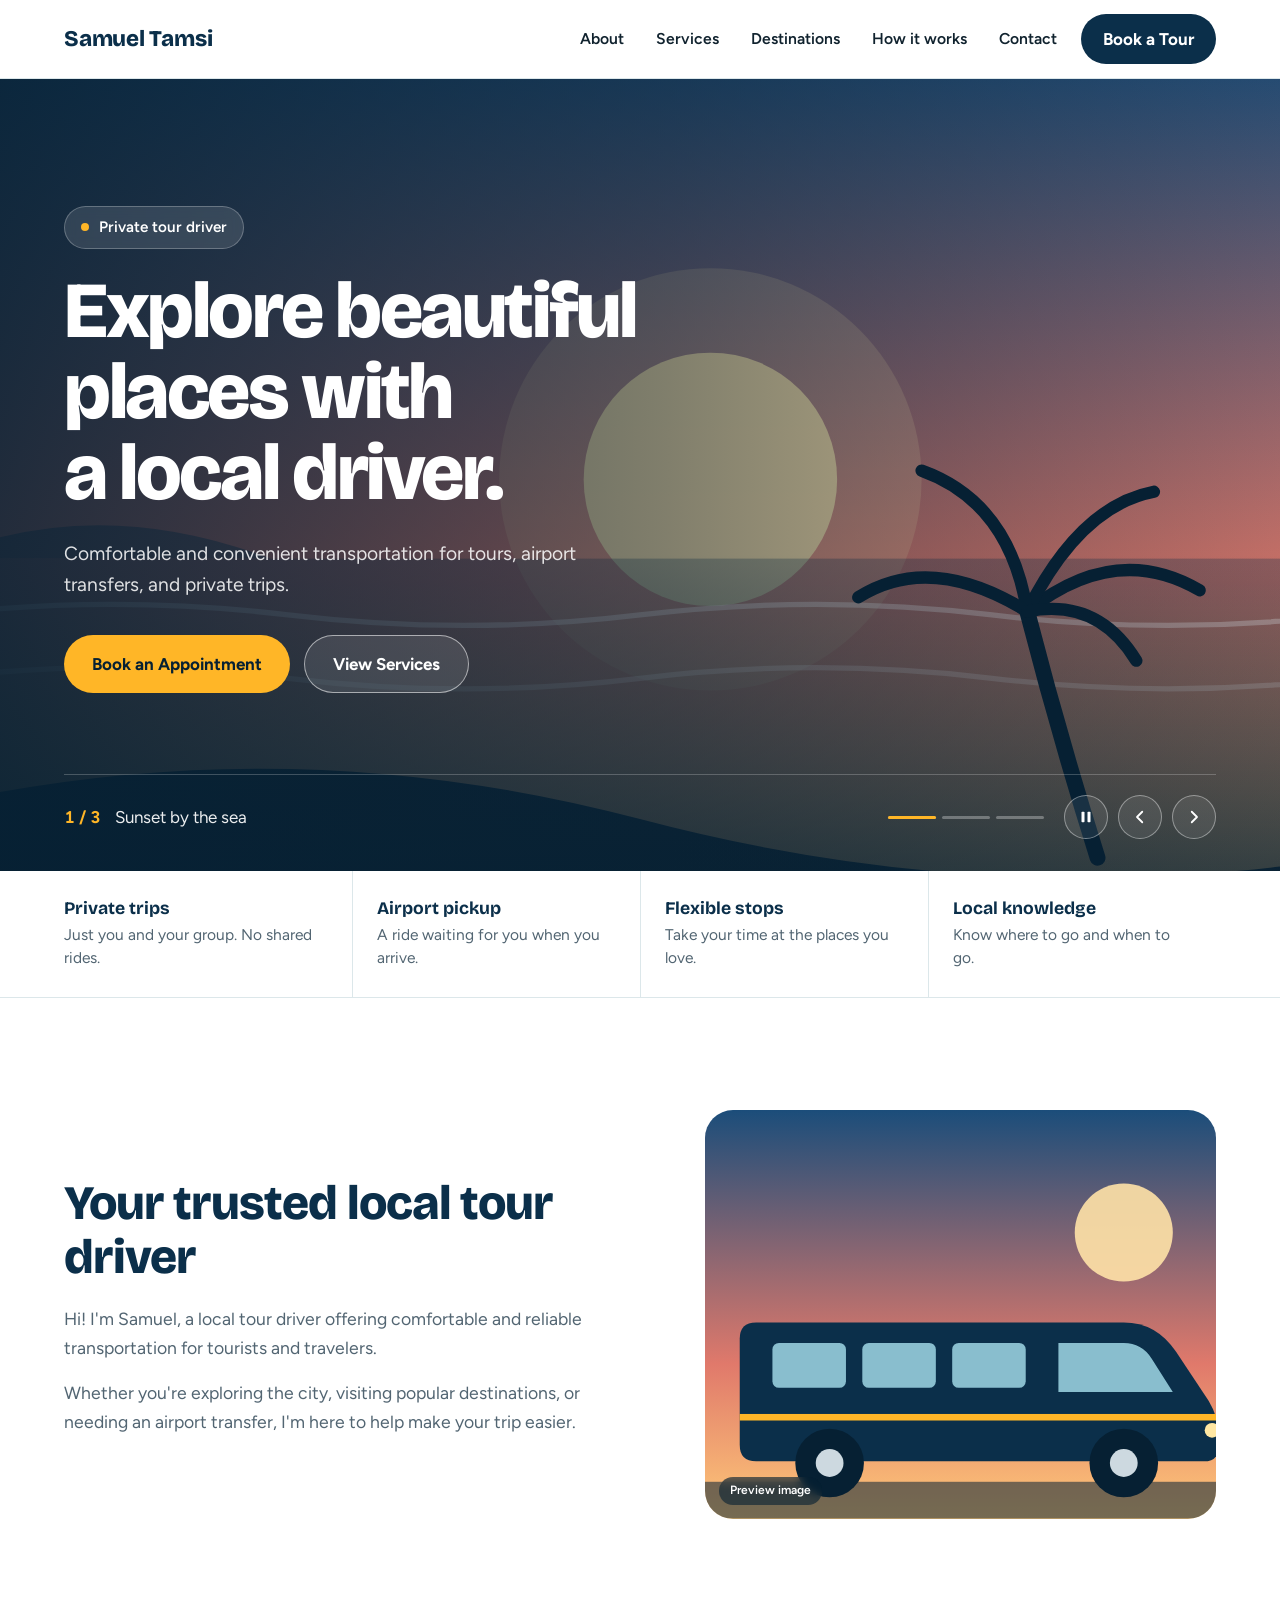
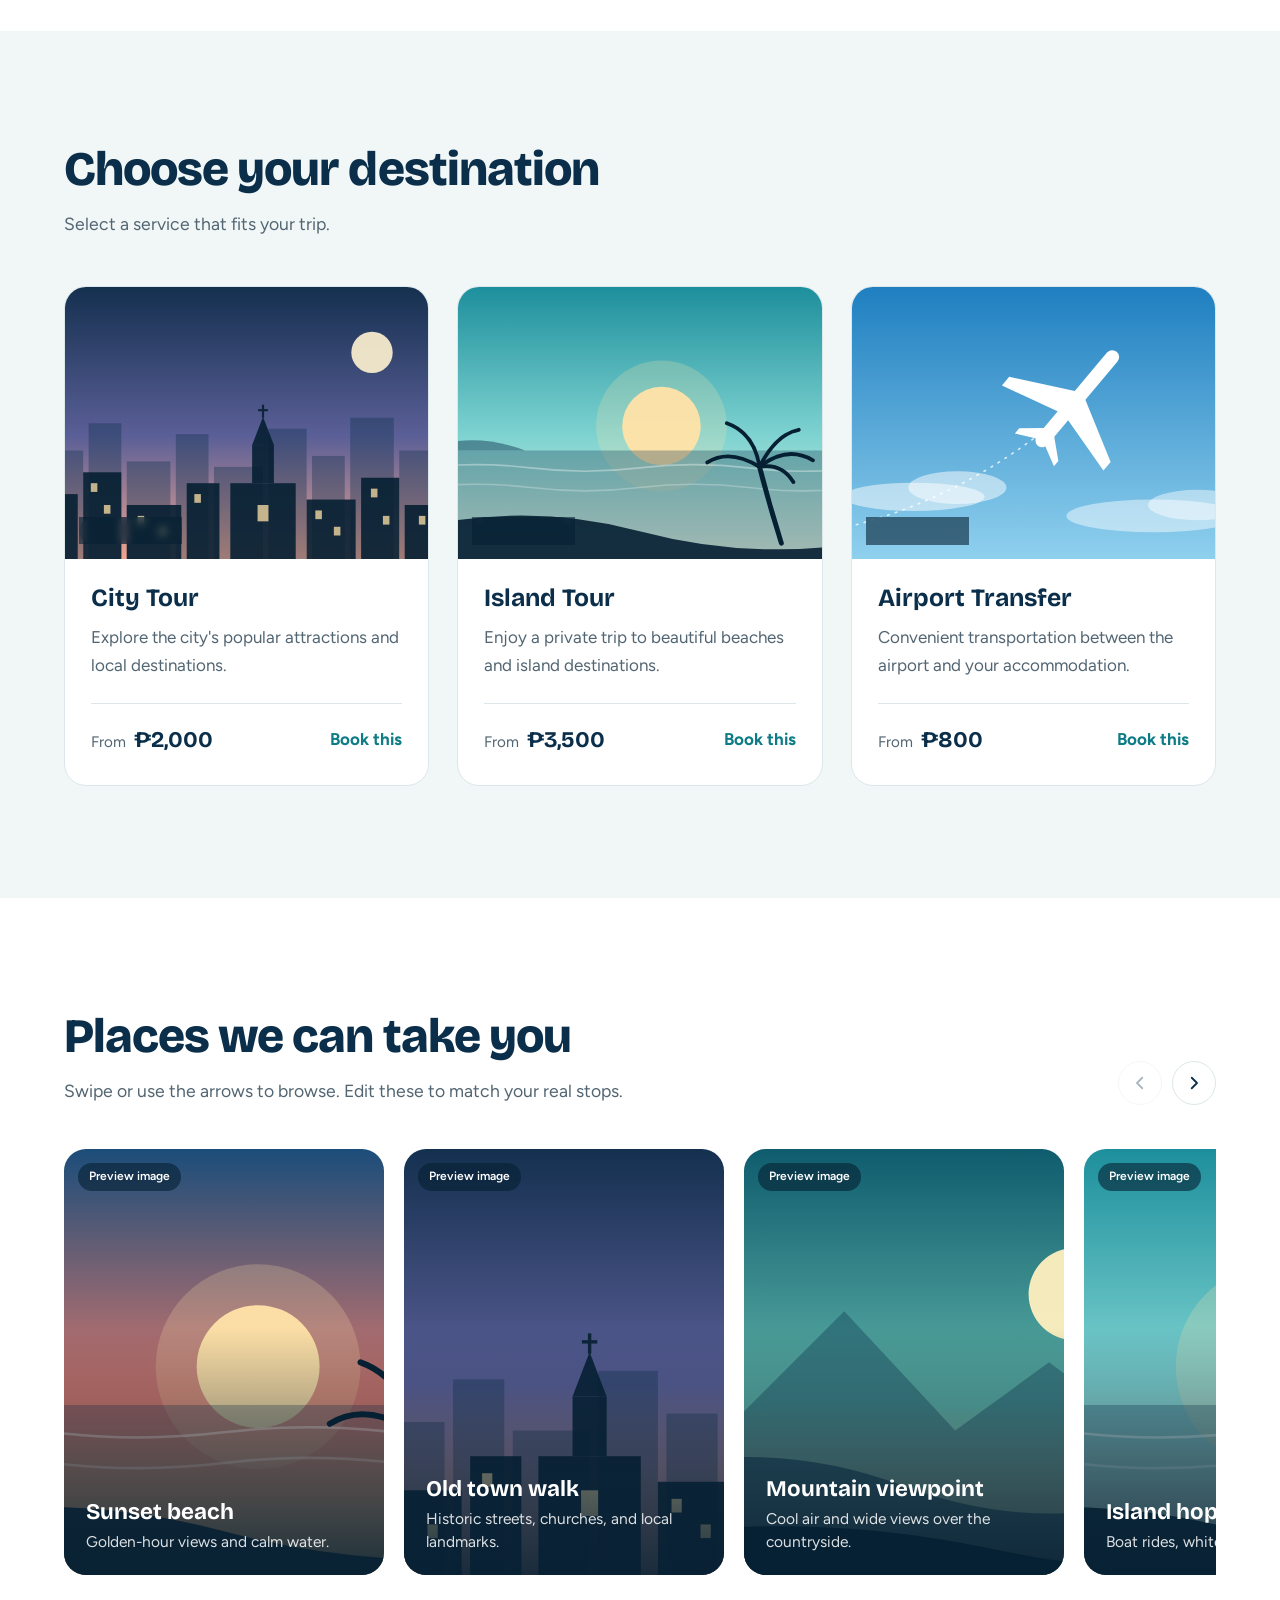
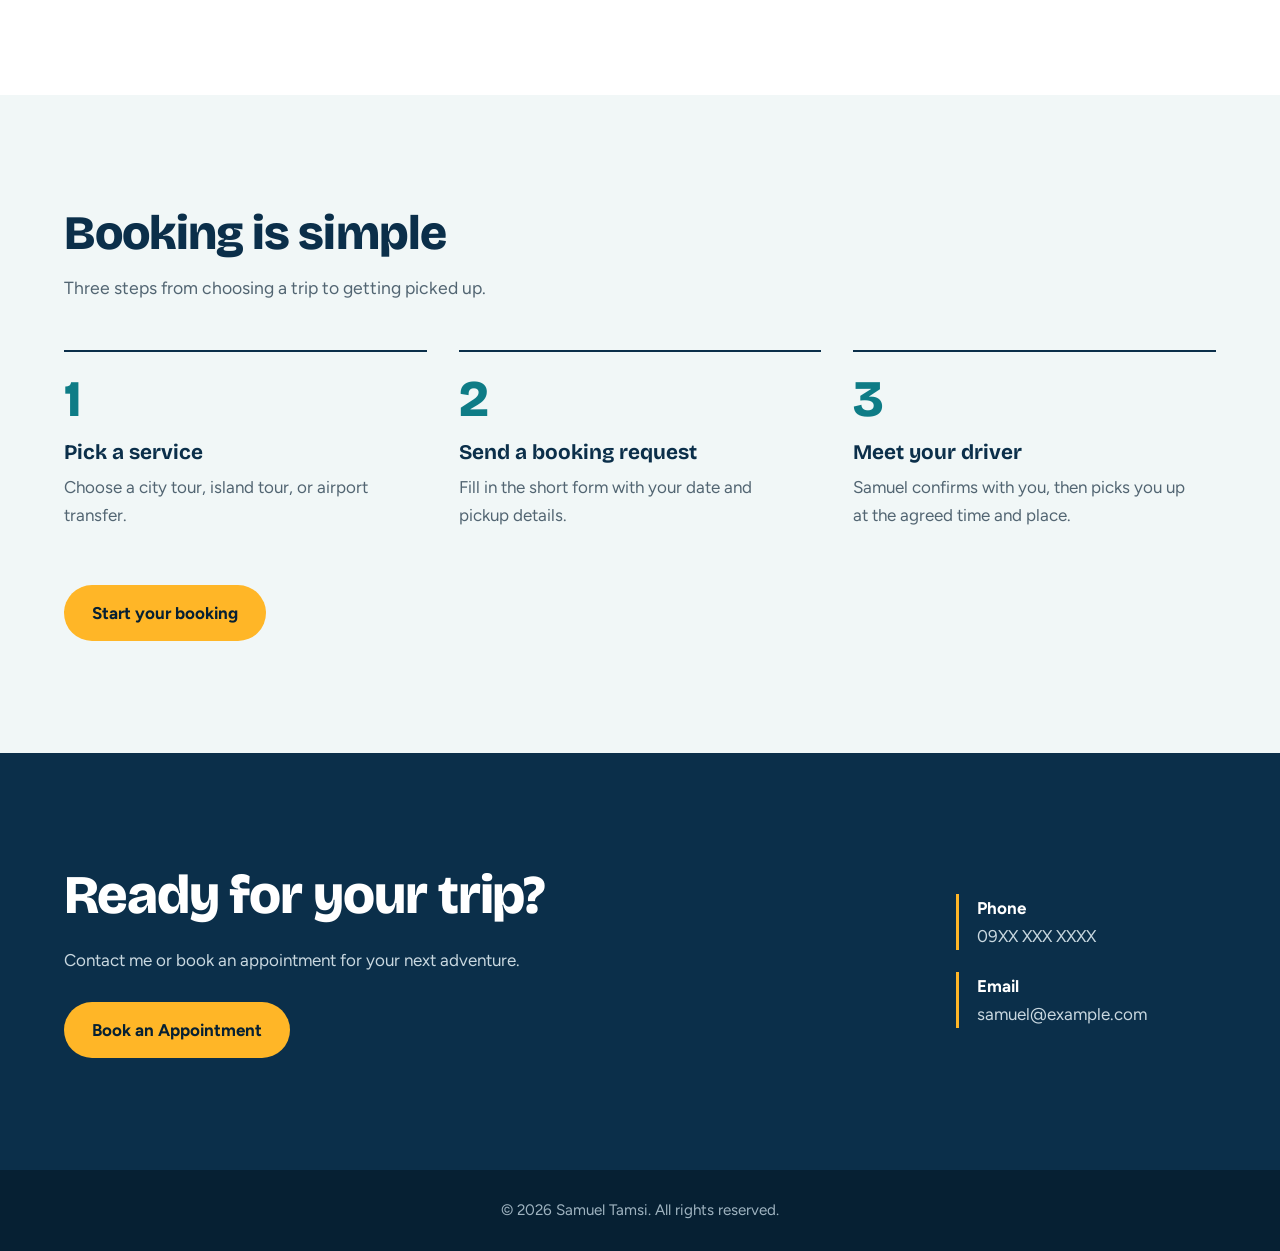
==== commit 2b2ae973: "finished editing the email" ====
--- a/index.html
+++ b/index.html
@@ -517,7 +517,7 @@
 
                     <p>
                         <strong>Email</strong><br>
-                        juan@example.com
+                        samuel@example.com
                     </p>
 
                 </div>
